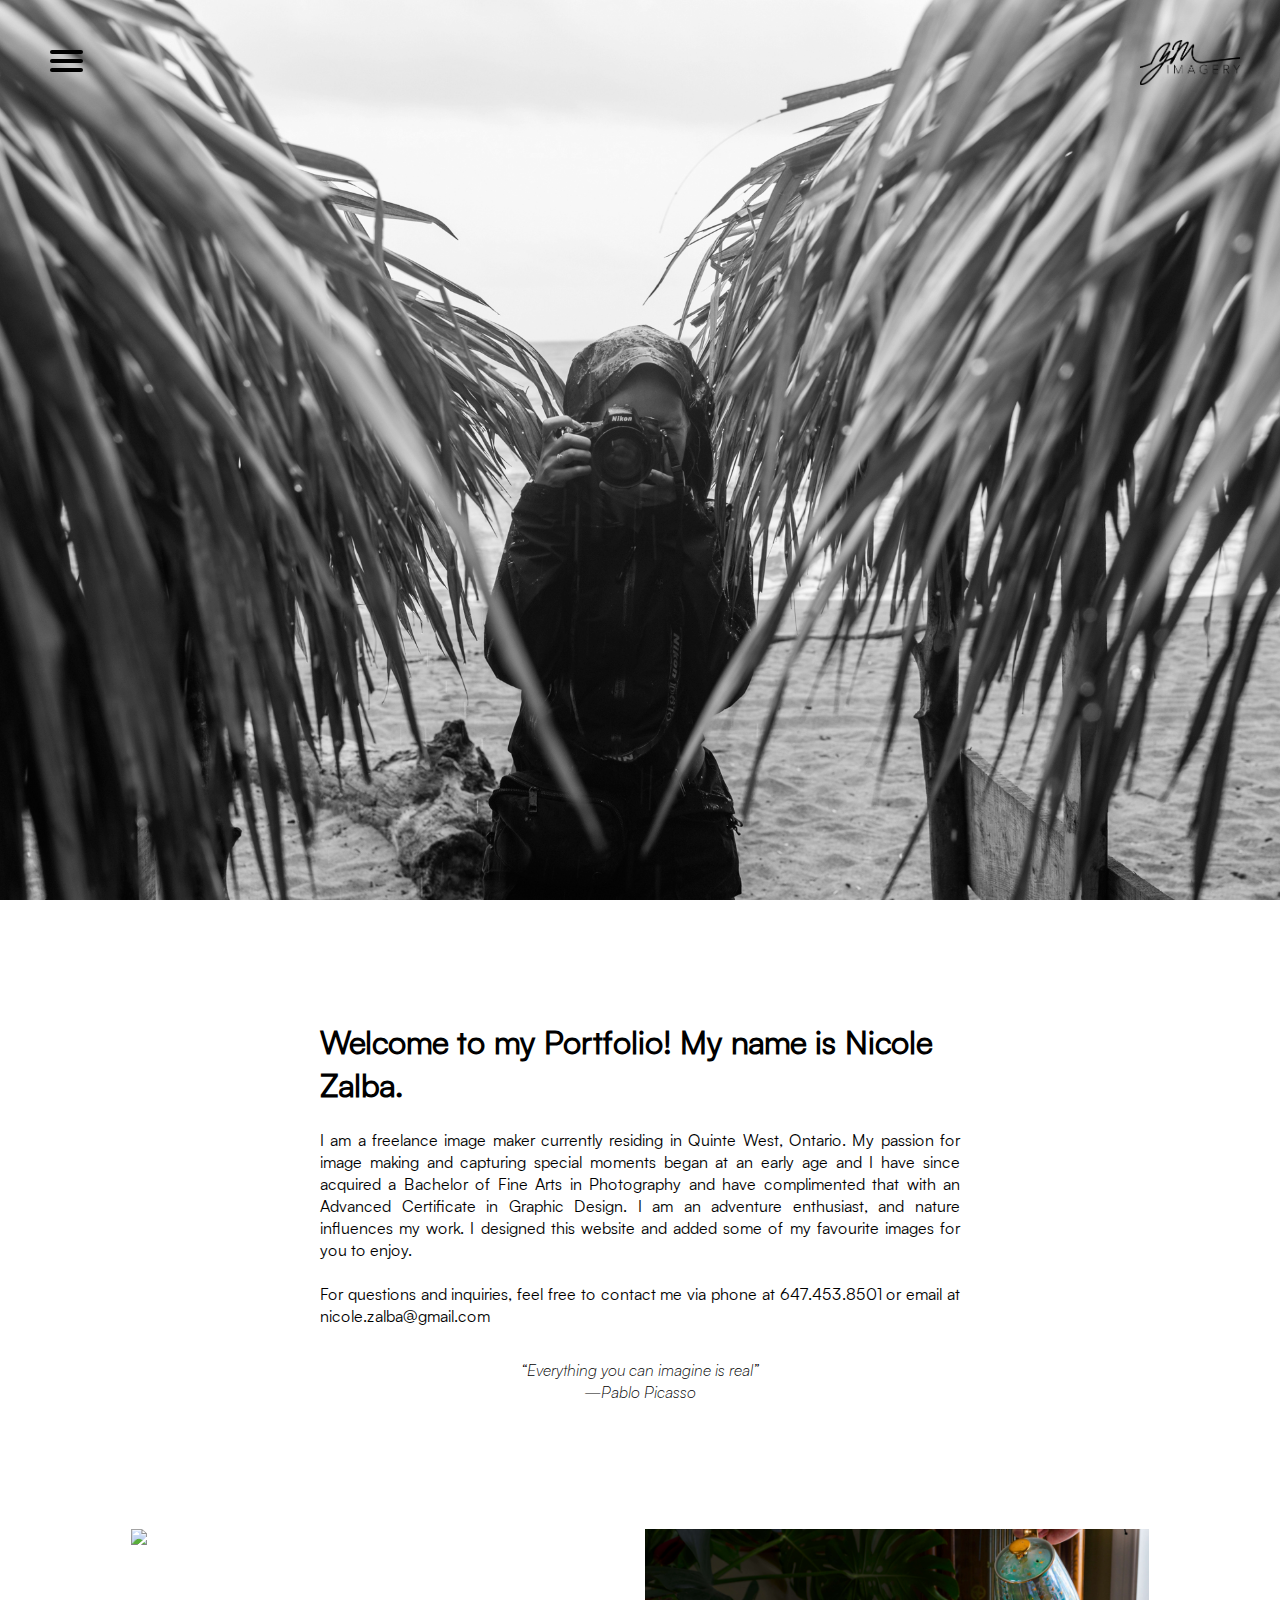
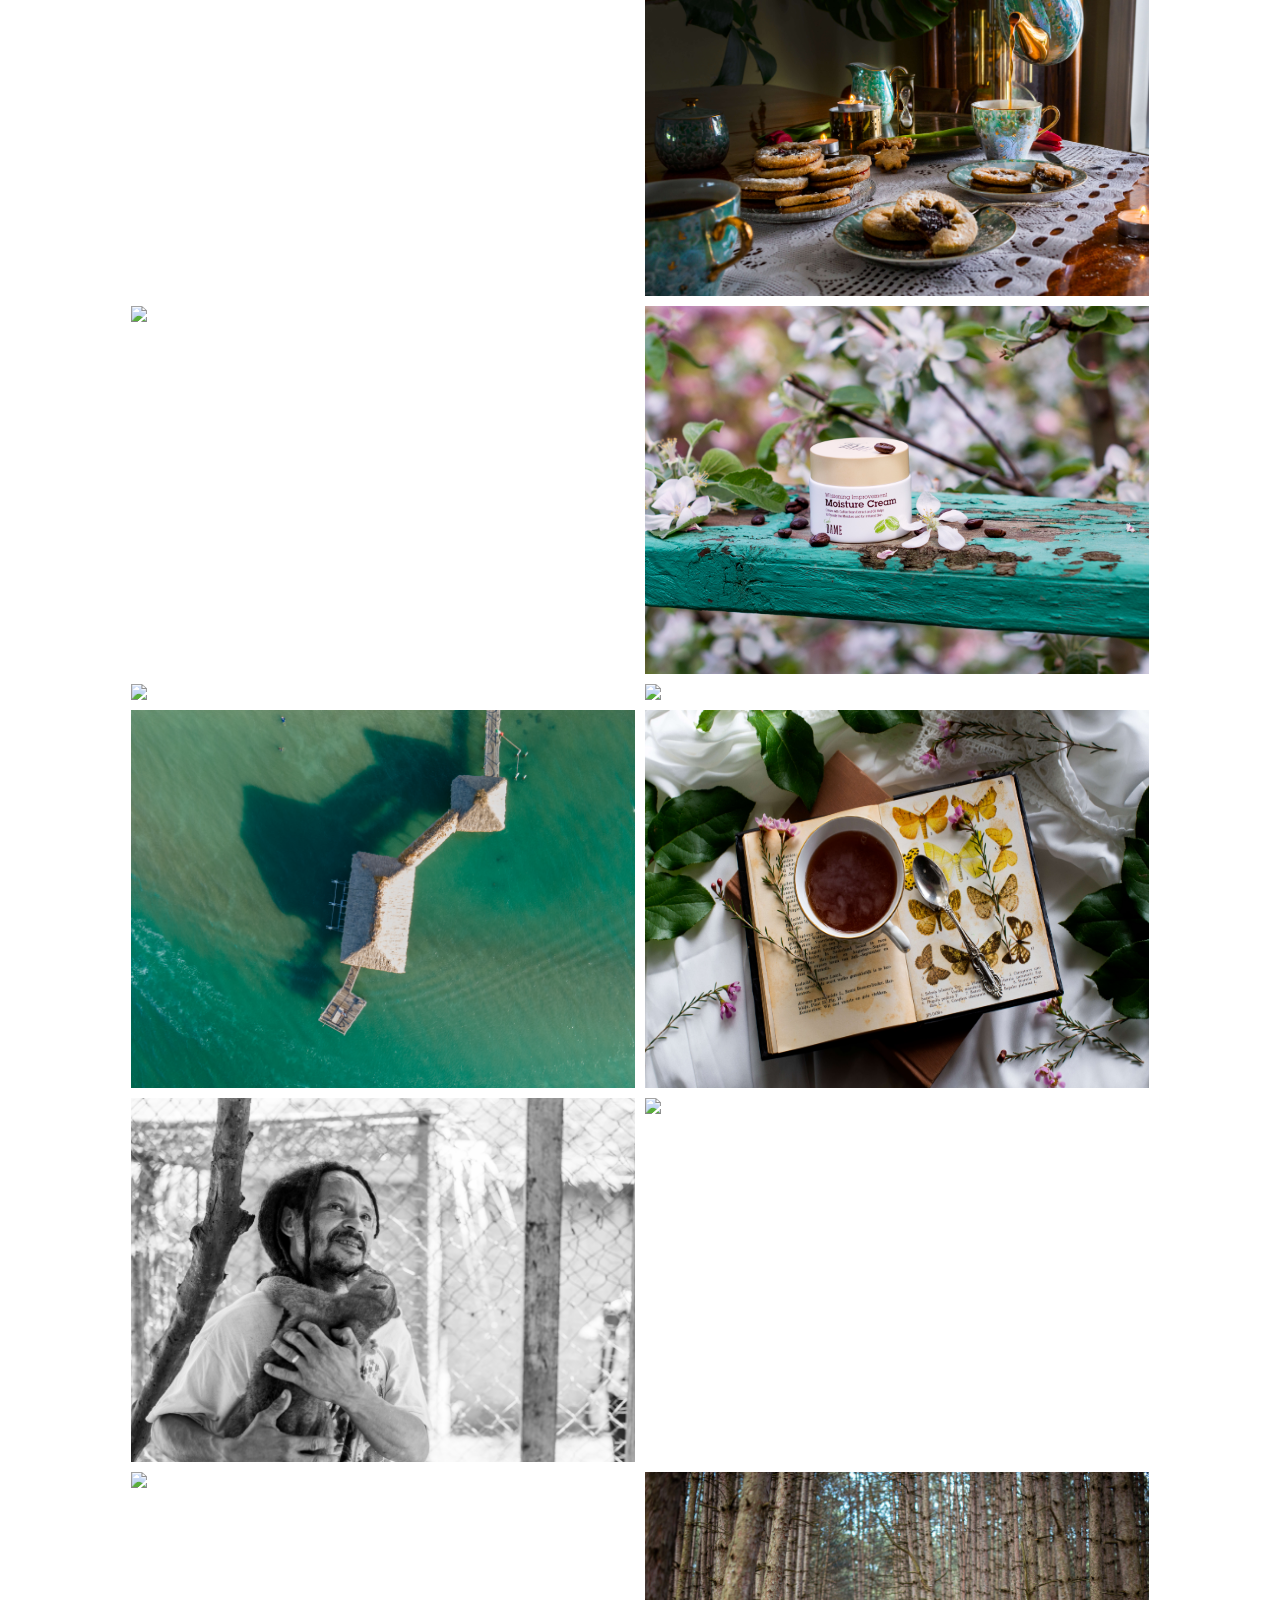
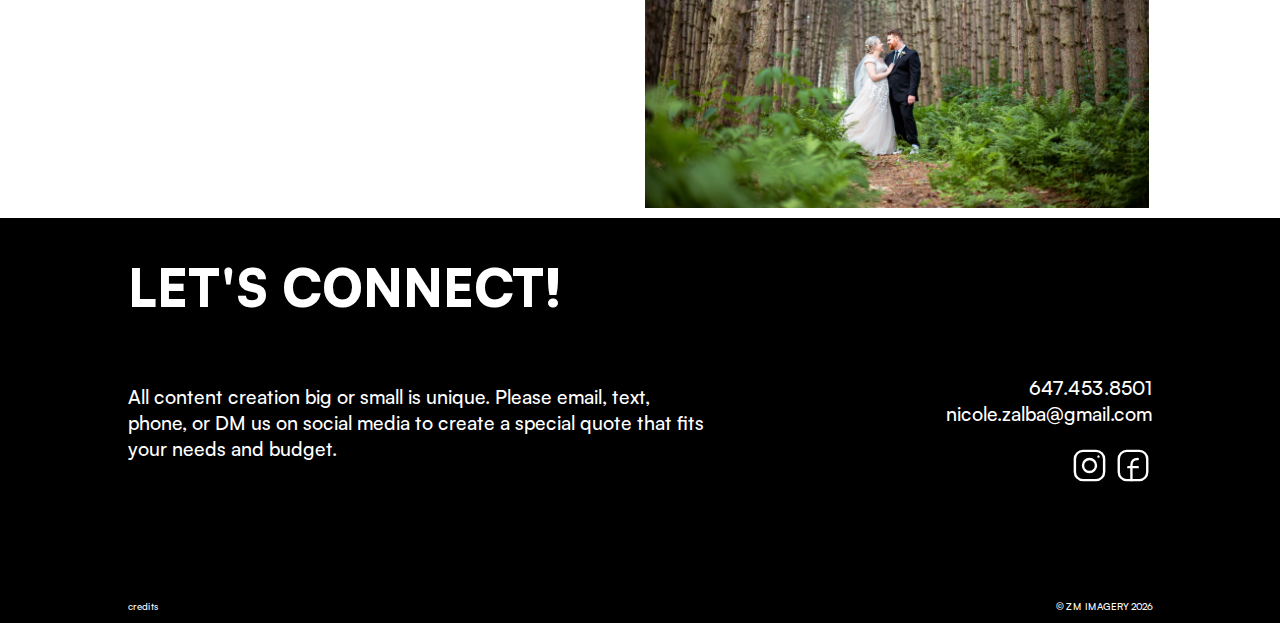
==== index.html @ 85b19e2f "Update index.html" ====
<!DOCTYPE html>
<html lang="en">
<head>
    <meta charset="UTF-8">
    <meta http-equiv="X-UA-Compatible" content="IE=edge">
    <meta name="viewport" content="width=device-width, initial-scale=1.0">
    <link href="styles\styles.css" rel="stylesheet" type="text/css">
    <title>ZM IMAGERY</title>
</head>
<body>
    <nav>
        <div id="menuToggle">
            <input type="checkbox"/>
            <span></span>
            <span></span>
            <span></span>
            <ul id="menu">
                <li><a href="aerial.html">AERIAL</a></li>
                <li><a href="food.html">FOOD // STILL LIFE</a></li>
                <li><a href="portraiture.html">PORTRAITURE</a></li>
                <li><a href="weddings.html">WEDDINGS</a></li>
                <li><a href="product.html">PRODUCT</a></li>
                <li><a href="travel.html">TRAVEL</a></li>
                <li><a href="design.html">DESIGN</a></li>
            </ul>
        </div>

        <a class="logo" href="index.html"><img src="images/logo.png" alt=""></a>
    </nav>

    <div class="welcome-container" style="background-image: url(images/welcome.jpg);">
        <svg width="1554px" height="560px" viewBox="-4 0 1550 560" version="1.1" xmlns="http://www.w3.org/2000/svg" xmlns:xlink="http://www.w3.org/1999/xlink">
            <defs>
                <path id="brush" stroke-width="48" fill="none" fill-rule="evenodd" stroke-linecap="round" stroke-linejoin="round" d="M21.921875,425.09375 C68.4921875,389.507812 191.054688,331.773438 306.259011,239.483986 C507.880741,64.4809623 331.570313,-146.0625 272.179688,239.483986 C189.036034,619.534081 212.378414,526.9375 212.378414,526.9375 C212.378414,526.9375 250.484375,307.101562 364.75,307.101562 C410.53125,307.101562 345.8125,526.9375 402.09375,526.9375 C468.313458,528.723075 569.716298,477.229557 610.707038,364.023218 C615.629518,350.428539 611.728487,361.067451 611.728487,361.067451 C617.785297,338.69287 609.166339,307.497631 595.125,296.410156 C595.125,296.410156 603.893774,301.251351 595.125,296.410156 C514.363919,251.822378 423.176537,423.517129 513.953125,502.320312 C622.695313,585.320312 751.789063,477.9375 759.835938,458.648437 C854.851563,346.445312 878.317681,243.584995 889.746094,204.855469 C942.019531,27.7070312 776.944044,11.1328549 742.257813,182.914062 C691.34375,435.0625 774.71875,519.578125 846.234375,519.578125 C934.585938,519.578125 1073.36381,458.813568 1137.32031,182.914062 C1163.13281,71.5625 990.9375,2.1875 967.71875,279.59772 C956.794362,410.118822 993.544239,519.578125 1043.60938,519.578125 C1173.07031,519.578125 1206.28906,307.101562 1342.82813,320.625 C1160.19531,356.632812 1137.32031,528.9375 1283.78906,528.9375 C1385.95312,528.9375 1415.99609,295.125 1313.83594,304.289062 C1211.67578,313.453125 1362.80943,350.244421 1416.00391,334.273438 C1439.01953,327.363281 1472.25391,324.898438 1519.33984,289.191406"/>
            </defs>
            <g class="hand">
                <use class="hello" xlink:href="#brush"/>
            </g>
        </svg>
    </div>

    <div class="bio-container">
        <div class="bio">
            <div class="bio-text">
                <h1>Welcome to my Portfolio! My name is Nicole Zalba.</h1>
                <p>I am a freelance image maker currently residing in Quinte West, Ontario. My passion for image making and capturing special moments began at an early age and I have since acquired a Bachelor of Fine Arts in Photography and have complimented that with an Advanced Certificate in Graphic Design. I am an adventure enthusiast, and nature influences my work.
                I designed this website and added some of my favourite images for you to enjoy.
                <br><br>
                For questions and inquiries, feel free to contact me via phone at 647.453.8501 or email at nicole.zalba@gmail.com</p>
            </div>
            <blockquote>“Everything you can imagine is real” <br> &mdash;Pablo Picasso</blockquote>
        </div>
    </div>

    <div class="main-gallery">
        <img src="images/aerial/1.jpg">
        <img src="images/food-still-life/3.jpg">
        <img src="images/portraiture/10.jpg">
        <img src="images/product/1.jpg">
        <img src="images/travel/1.jpg">
        <img src="images/weddings/8.jpg">
        <img src="images/aerial/3.jpg">
        <img src="images/food-still-life/9.jpg">
        <img src="images/portraiture/3.jpg">
        <img src="images/product/3.jpg">
        <img src="images/travel/2.jpg">
        <img src="images/weddings/13.jpg">
    </div>

    <footer>
        <div class="footer-container">
            <div class="contact-top">
                <h1>LET'S CONNECT!</h1>
            </div>
            <div class="contact-middle">
                <p>All content creation big or small is unique. Please email, text, phone, or DM us on social media to create a special quote that fits your needs and budget.</p>
                <div class="info">
                    <p>647.453.8501 <br> <a href="mailto: nicole.zalba@gmail.com">nicole.zalba@gmail.com</a></p>
                    <div>
                        <a href="https://www.instagram.com/zmimagery/"><img src="images/instagram.svg" alt=""></a>
                        <a href="https://www.facebook.com/zmimagery/"><img src="images/facebook.svg" alt=""></a>
                    </div>
                </div>
            </div>
            <div class="contact-bottom">
                <a href="credits.html">credits</a>
                <p>&copy; ZM IMAGERY <script>document.write(new Date().getFullYear())</script></p>
            </div>
        </div>
    </footer>
</body>
</html>
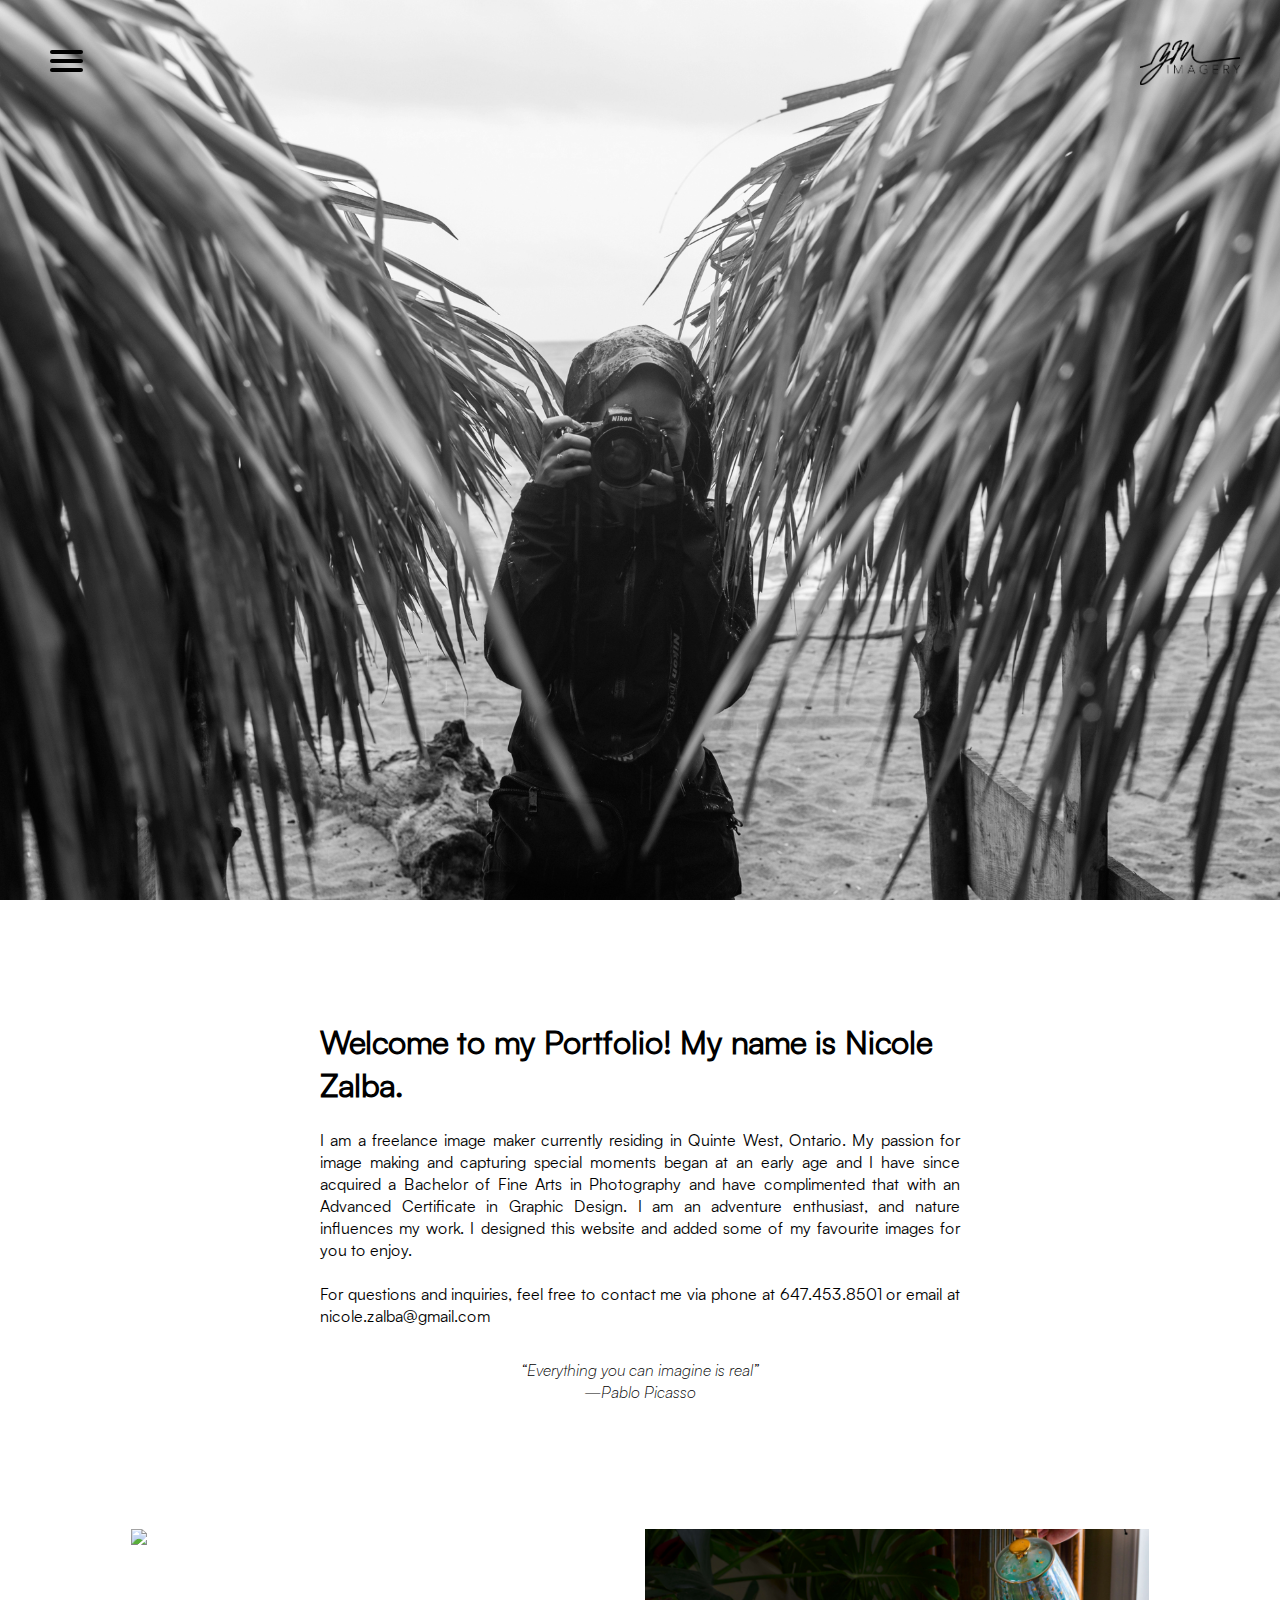
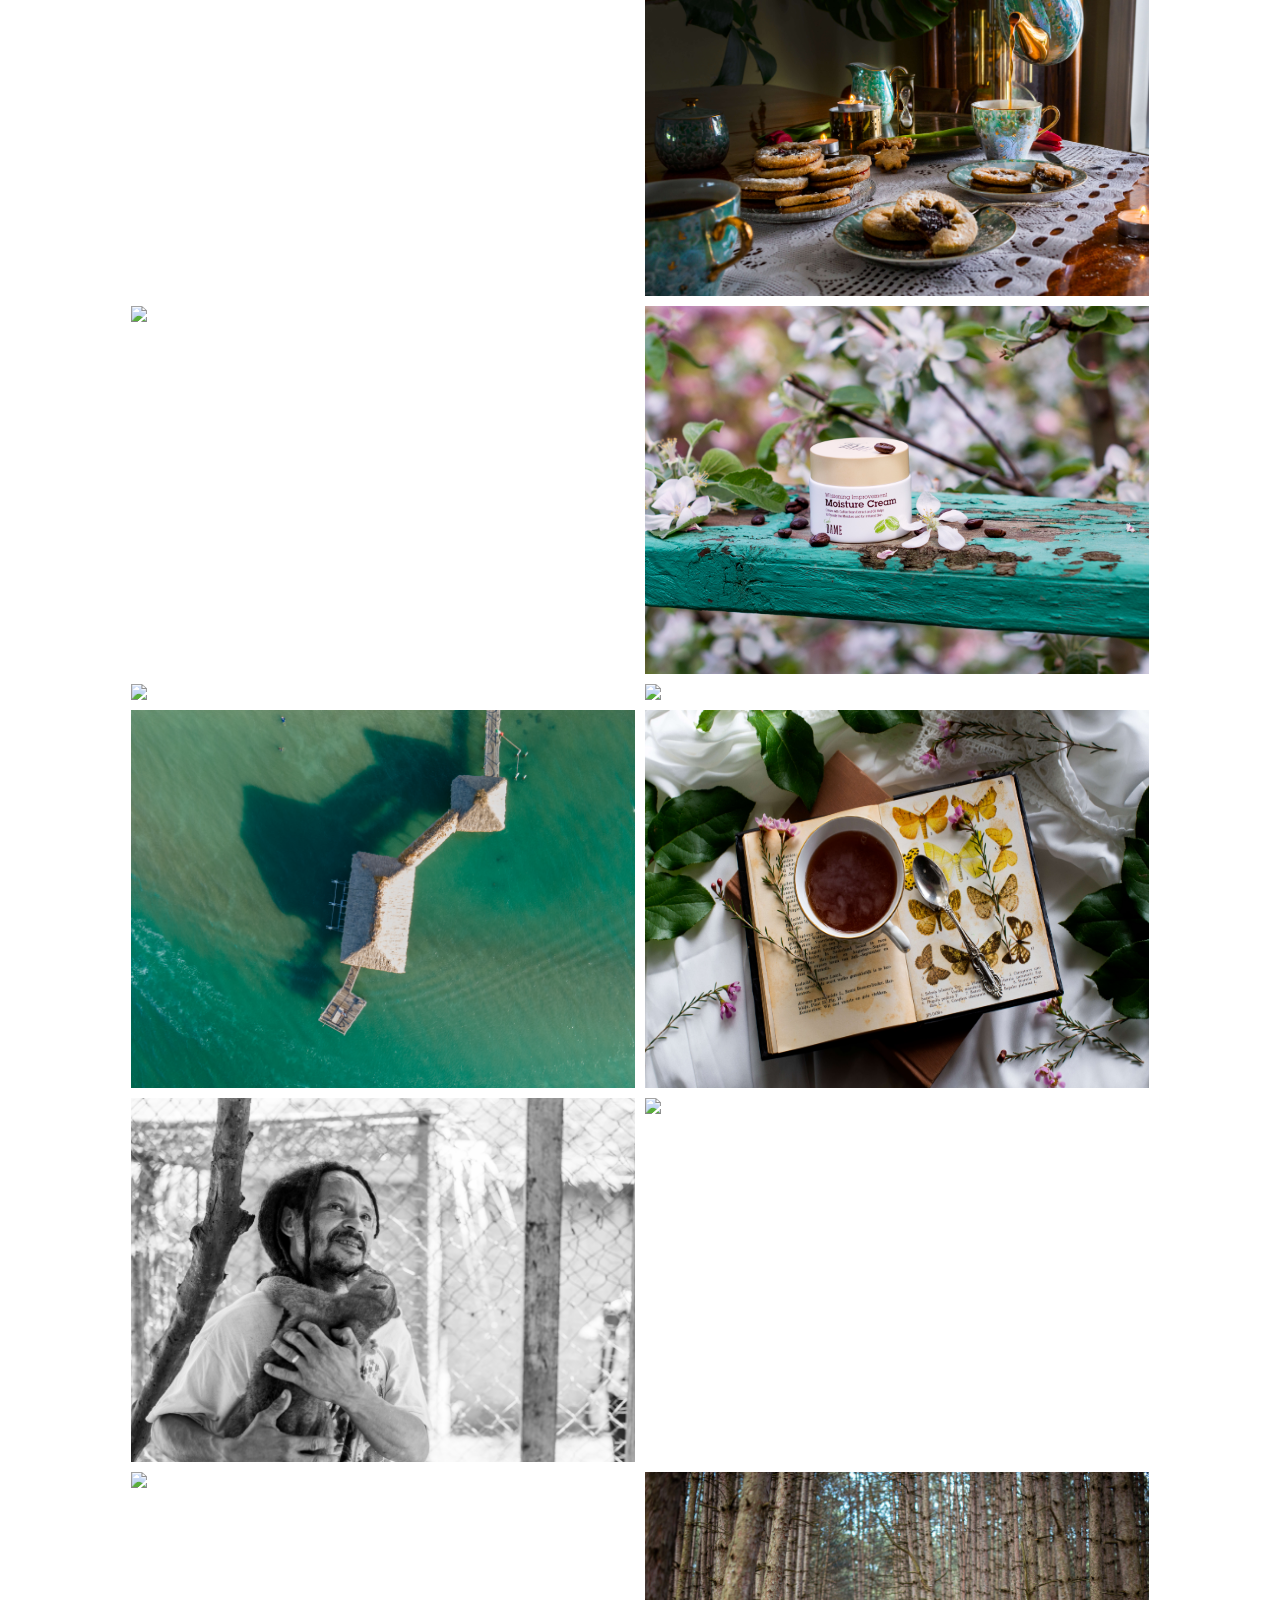
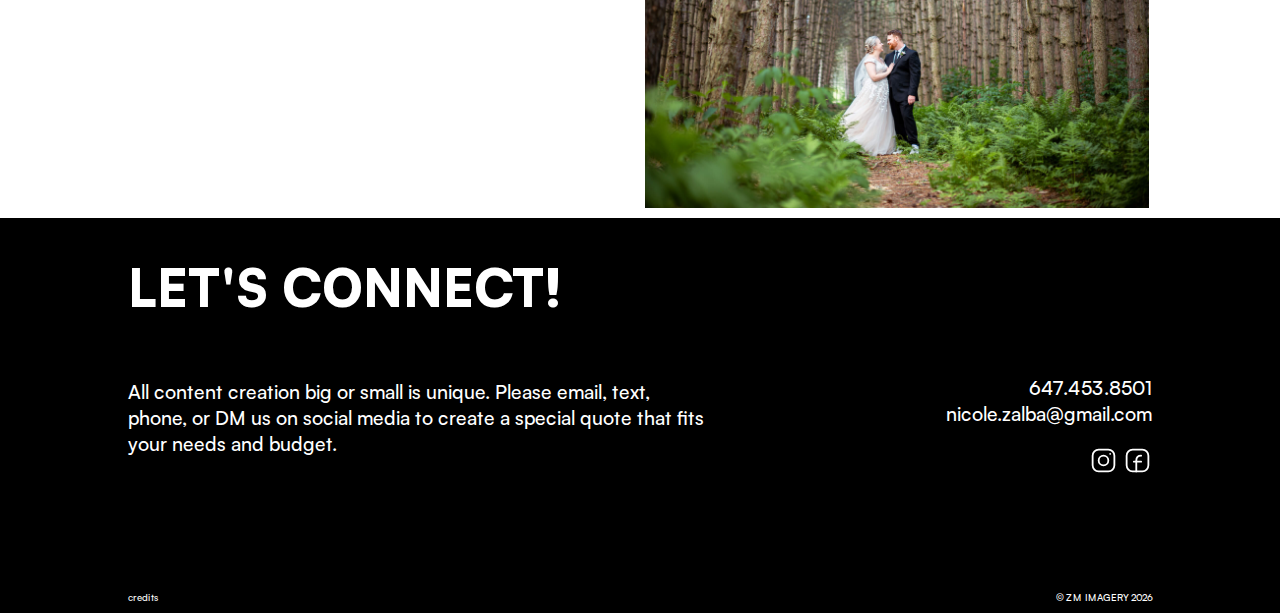
==== commit 5c50ea77: "Update index.html" ====
--- a/index.html
+++ b/index.html
@@ -1,92 +1,92 @@
-<!DOCTYPE html>
-<html lang="en">
-<head>
-    <meta charset="UTF-8">
-    <meta http-equiv="X-UA-Compatible" content="IE=edge">
-    <meta name="viewport" content="width=device-width, initial-scale=1.0">
-    <link href="styles\styles.css" rel="stylesheet" type="text/css">
-    <title>ZM IMAGERY</title>
-</head>
-<body>
-    <nav>
-        <div id="menuToggle">
-            <input type="checkbox"/>
-            <span></span>
-            <span></span>
-            <span></span>
-            <ul id="menu">
-                <li><a href="aerial.html">AERIAL</a></li>
-                <li><a href="food.html">FOOD // STILL LIFE</a></li>
-                <li><a href="portraiture.html">PORTRAITURE</a></li>
-                <li><a href="weddings.html">WEDDINGS</a></li>
-                <li><a href="product.html">PRODUCT</a></li>
-                <li><a href="travel.html">TRAVEL</a></li>
-                <li><a href="design.html">DESIGN</a></li>
-            </ul>
-        </div>
-
-        <a class="logo" href="index.html"><img src="images/logo.png" alt=""></a>
-    </nav>
-
-    <div class="welcome-container" style="background-image: url(images/welcome.jpg);">
-        <svg width="1554px" height="560px" viewBox="-4 0 1550 560" version="1.1" xmlns="http://www.w3.org/2000/svg" xmlns:xlink="http://www.w3.org/1999/xlink">
-            <defs>
-                <path id="brush" stroke-width="48" fill="none" fill-rule="evenodd" stroke-linecap="round" stroke-linejoin="round" d="M21.921875,425.09375 C68.4921875,389.507812 191.054688,331.773438 306.259011,239.483986 C507.880741,64.4809623 331.570313,-146.0625 272.179688,239.483986 C189.036034,619.534081 212.378414,526.9375 212.378414,526.9375 C212.378414,526.9375 250.484375,307.101562 364.75,307.101562 C410.53125,307.101562 345.8125,526.9375 402.09375,526.9375 C468.313458,528.723075 569.716298,477.229557 610.707038,364.023218 C615.629518,350.428539 611.728487,361.067451 611.728487,361.067451 C617.785297,338.69287 609.166339,307.497631 595.125,296.410156 C595.125,296.410156 603.893774,301.251351 595.125,296.410156 C514.363919,251.822378 423.176537,423.517129 513.953125,502.320312 C622.695313,585.320312 751.789063,477.9375 759.835938,458.648437 C854.851563,346.445312 878.317681,243.584995 889.746094,204.855469 C942.019531,27.7070312 776.944044,11.1328549 742.257813,182.914062 C691.34375,435.0625 774.71875,519.578125 846.234375,519.578125 C934.585938,519.578125 1073.36381,458.813568 1137.32031,182.914062 C1163.13281,71.5625 990.9375,2.1875 967.71875,279.59772 C956.794362,410.118822 993.544239,519.578125 1043.60938,519.578125 C1173.07031,519.578125 1206.28906,307.101562 1342.82813,320.625 C1160.19531,356.632812 1137.32031,528.9375 1283.78906,528.9375 C1385.95312,528.9375 1415.99609,295.125 1313.83594,304.289062 C1211.67578,313.453125 1362.80943,350.244421 1416.00391,334.273438 C1439.01953,327.363281 1472.25391,324.898438 1519.33984,289.191406"/>
-            </defs>
-            <g class="hand">
-                <use class="hello" xlink:href="#brush"/>
-            </g>
-        </svg>
-    </div>
-
-    <div class="bio-container">
-        <div class="bio">
-            <div class="bio-text">
-                <h1>Welcome to my Portfolio! My name is Nicole Zalba.</h1>
-                <p>I am a freelance image maker currently residing in Quinte West, Ontario. My passion for image making and capturing special moments began at an early age and I have since acquired a Bachelor of Fine Arts in Photography and have complimented that with an Advanced Certificate in Graphic Design. I am an adventure enthusiast, and nature influences my work.
-                I designed this website and added some of my favourite images for you to enjoy.
-                <br><br>
-                For questions and inquiries, feel free to contact me via phone at 647.453.8501 or email at nicole.zalba@gmail.com</p>
-            </div>
-            <blockquote>“Everything you can imagine is real” <br> &mdash;Pablo Picasso</blockquote>
-        </div>
-    </div>
-
-    <div class="main-gallery">
-        <img src="images/aerial/1.jpg">
-        <img src="images/food-still-life/3.jpg">
-        <img src="images/portraiture/10.jpg">
-        <img src="images/product/1.jpg">
-        <img src="images/travel/1.jpg">
-        <img src="images/weddings/8.jpg">
-        <img src="images/aerial/3.jpg">
-        <img src="images/food-still-life/9.jpg">
-        <img src="images/portraiture/3.jpg">
-        <img src="images/product/3.jpg">
-        <img src="images/travel/2.jpg">
-        <img src="images/weddings/13.jpg">
-    </div>
-
-    <footer>
-        <div class="footer-container">
-            <div class="contact-top">
-                <h1>LET'S CONNECT!</h1>
-            </div>
-            <div class="contact-middle">
-                <p>All content creation big or small is unique. Please email, text, phone, or DM us on social media to create a special quote that fits your needs and budget.</p>
-                <div class="info">
-                    <p>647.453.8501 <br> <a href="mailto: nicole.zalba@gmail.com">nicole.zalba@gmail.com</a></p>
-                    <div>
-                        <a href="https://www.instagram.com/zmimagery/"><img src="images/instagram.svg" alt=""></a>
-                        <a href="https://www.facebook.com/zmimagery/"><img src="images/facebook.svg" alt=""></a>
-                    </div>
-                </div>
-            </div>
-            <div class="contact-bottom">
-                <a href="credits.html">credits</a>
-                <p>&copy; ZM IMAGERY <script>document.write(new Date().getFullYear())</script></p>
-            </div>
-        </div>
-    </footer>
-</body>
-</html>
+<!DOCTYPE html>
+<html lang="en">
+<head>
+    <meta charset="UTF-8">
+    <meta http-equiv="X-UA-Compatible" content="IE=edge">
+    <meta name="viewport" content="width=device-width, initial-scale=1.0">
+    <link href="styles\styles.css" rel="stylesheet" type="text/css">
+    <title>ZM IMAGERY</title>
+</head>
+<body>
+    <nav>
+        <div id="menuToggle">
+            <input type="checkbox"/>
+            <span></span>
+            <span></span>
+            <span></span>
+            <ul id="menu">
+                <li><a href="aerial.html">AERIAL</a></li>
+                <li><a href="food.html">FOOD // STILL LIFE</a></li>
+                <li><a href="portraiture.html">PORTRAITURE</a></li>
+                <li><a href="weddings.html">WEDDINGS</a></li>
+                <li><a href="product.html">PRODUCT</a></li>
+                <li><a href="travel.html">TRAVEL</a></li>
+                <li><a href="design.html">DESIGN</a></li>
+            </ul>
+        </div>
+
+        <a class="logo" href="index.html"><img src="images/logo.png" alt=""></a>
+    </nav>
+
+    <div class="welcome-container" style="background-image: url(images/welcome.jpg);">
+        <svg width="1554px" height="560px" viewBox="-4 0 1550 560" version="1.1" xmlns="http://www.w3.org/2000/svg" xmlns:xlink="http://www.w3.org/1999/xlink">
+            <defs>
+                <path id="brush" stroke-width="48" fill="none" fill-rule="evenodd" stroke-linecap="round" stroke-linejoin="round" d="M21.921875,425.09375 C68.4921875,389.507812 191.054688,331.773438 306.259011,239.483986 C507.880741,64.4809623 331.570313,-146.0625 272.179688,239.483986 C189.036034,619.534081 212.378414,526.9375 212.378414,526.9375 C212.378414,526.9375 250.484375,307.101562 364.75,307.101562 C410.53125,307.101562 345.8125,526.9375 402.09375,526.9375 C468.313458,528.723075 569.716298,477.229557 610.707038,364.023218 C615.629518,350.428539 611.728487,361.067451 611.728487,361.067451 C617.785297,338.69287 609.166339,307.497631 595.125,296.410156 C595.125,296.410156 603.893774,301.251351 595.125,296.410156 C514.363919,251.822378 423.176537,423.517129 513.953125,502.320312 C622.695313,585.320312 751.789063,477.9375 759.835938,458.648437 C854.851563,346.445312 878.317681,243.584995 889.746094,204.855469 C942.019531,27.7070312 776.944044,11.1328549 742.257813,182.914062 C691.34375,435.0625 774.71875,519.578125 846.234375,519.578125 C934.585938,519.578125 1073.36381,458.813568 1137.32031,182.914062 C1163.13281,71.5625 990.9375,2.1875 967.71875,279.59772 C956.794362,410.118822 993.544239,519.578125 1043.60938,519.578125 C1173.07031,519.578125 1206.28906,307.101562 1342.82813,320.625 C1160.19531,356.632812 1137.32031,528.9375 1283.78906,528.9375 C1385.95312,528.9375 1415.99609,295.125 1313.83594,304.289062 C1211.67578,313.453125 1362.80943,350.244421 1416.00391,334.273438 C1439.01953,327.363281 1472.25391,324.898438 1519.33984,289.191406"/>
+            </defs>
+            <g class="hand">
+                <use class="hello" xlink:href="#brush"/>
+            </g>
+        </svg>
+    </div>
+
+    <div class="bio-container">
+        <div class="bio">
+            <div class="bio-text">
+                <h1>Welcome to my Portfolio! My name is Nicole Zalba.</h1>
+                <p>I am a freelance image maker currently residing in Quinte West, Ontario. My passion for image making and capturing special moments began at an early age and I have since acquired a Bachelor of Fine Arts in Photography and have complimented that with an Advanced Certificate in Graphic Design. I am an adventure enthusiast, and nature influences my work.
+                I designed this website and added some of my favourite images for you to enjoy.
+                <br><br>
+                For questions and inquiries, feel free to contact me via phone at 647.453.8501 or email at nicole.zalba@gmail.com</p>
+            </div>
+            <blockquote>“Everything you can imagine is real” <br> &mdash;Pablo Picasso</blockquote>
+        </div>
+    </div>
+
+    <div class="main-gallery">
+        <img src="images/aerial/oma-1.jpg">
+        <img src="images/food-still-life/3.jpg">
+        <img src="images/portraiture/SN1.jpg">
+        <img src="images/product/1.jpg">
+        <img src="images/travel/1.jpg">
+        <img src="images/weddings/8.jpg">
+        <img src="images/aerial/3.jpg">
+        <img src="images/food-still-life/9.jpg">
+        <img src="images/portraiture/3.jpg">
+        <img src="images/product/3.jpg">
+        <img src="images/travel/2.jpg">
+        <img src="images/weddings/13.jpg">
+    </div>
+
+    <footer>
+        <div class="footer-container">
+            <div class="contact-top">
+                <h1>LET'S CONNECT!</h1>
+            </div>
+            <div class="contact-middle">
+                <p>All content creation big or small is unique. Please email, text, phone, or DM us on social media to create a special quote that fits your needs and budget.</p>
+                <div class="info">
+                    <p>647.453.8501 <br> <a href="mailto: nicole.zalba@gmail.com">nicole.zalba@gmail.com</a></p>
+                    <div>
+                        <a href="https://www.instagram.com/zmimagery/"><img src="images/instagram.svg" alt=""></a>
+                        <a href="https://www.facebook.com/zmimagery/"><img src="images/facebook.svg" alt=""></a>
+                    </div>
+                </div>
+            </div>
+            <div class="contact-bottom">
+                <a href="credits.html">credits</a>
+                <p>&copy; ZM IMAGERY <script>document.write(new Date().getFullYear())</script></p>
+            </div>
+        </div>
+    </footer>
+</body>
+</html>
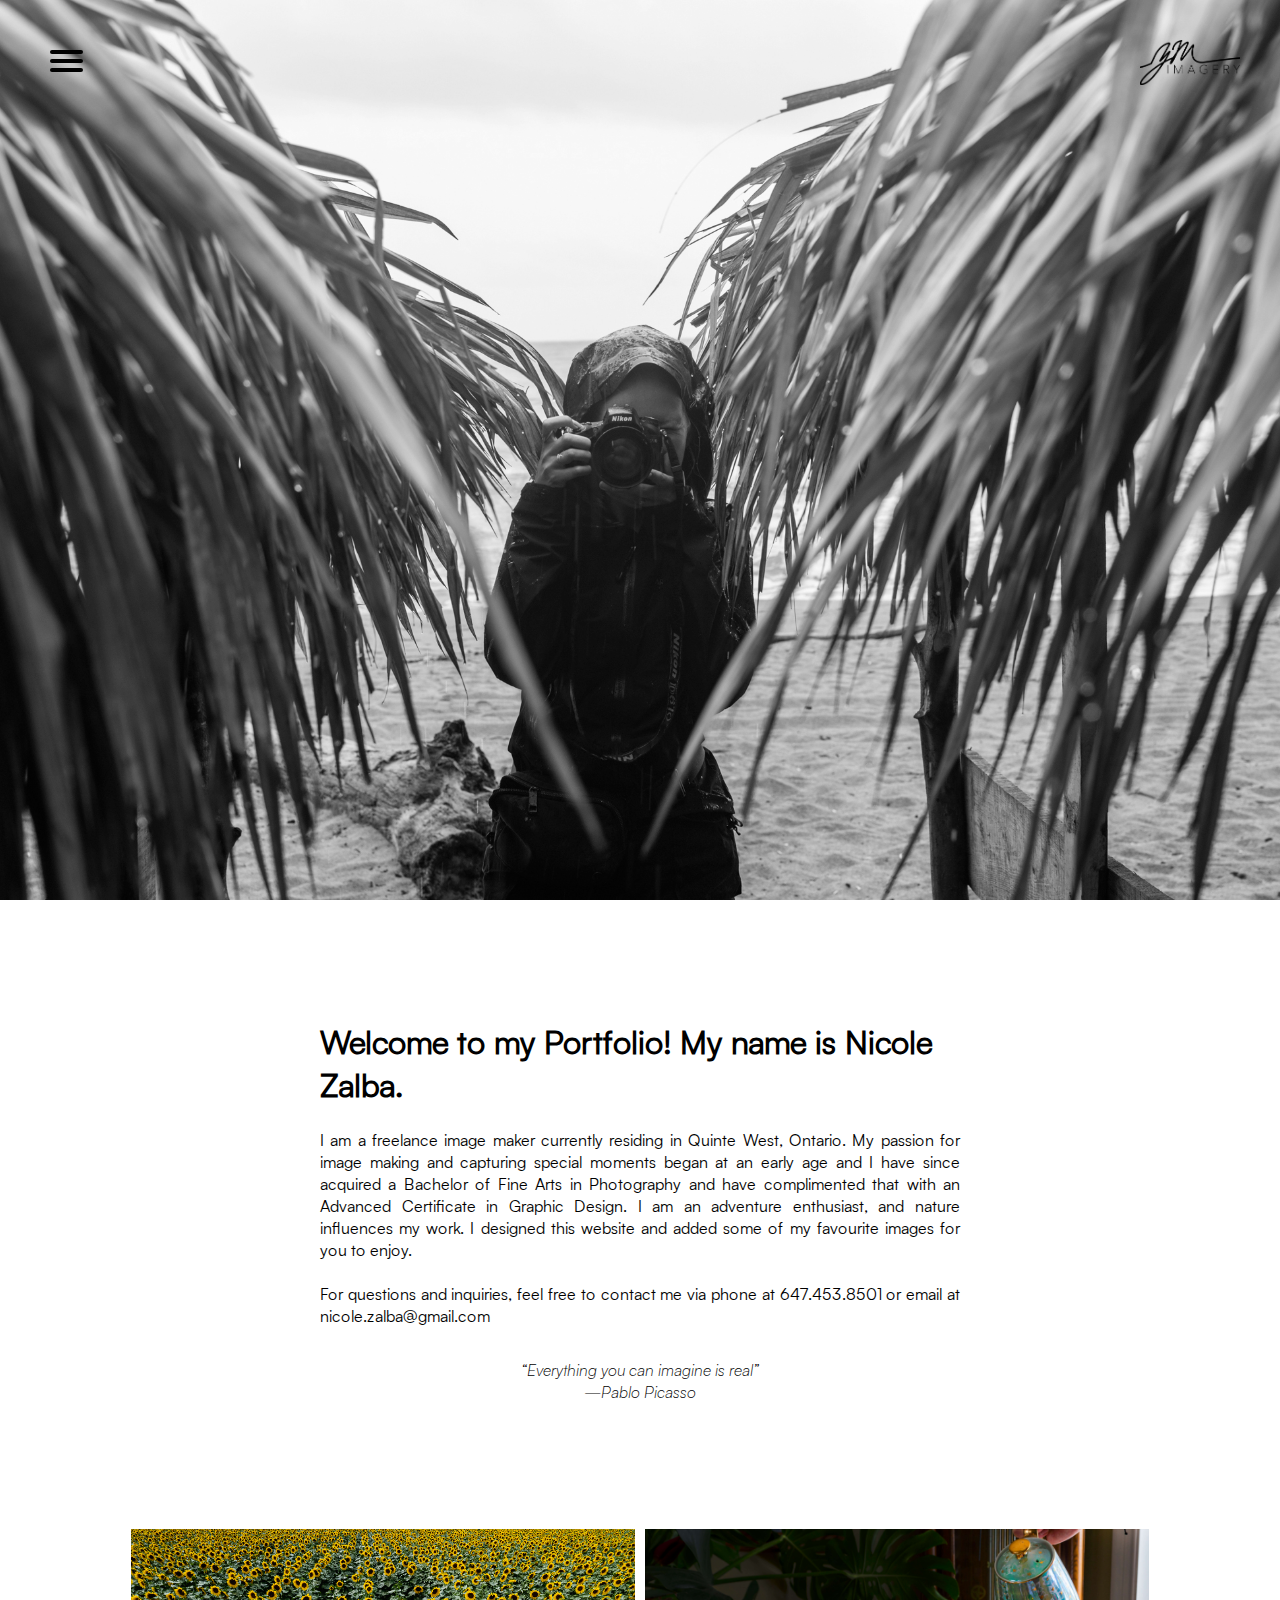
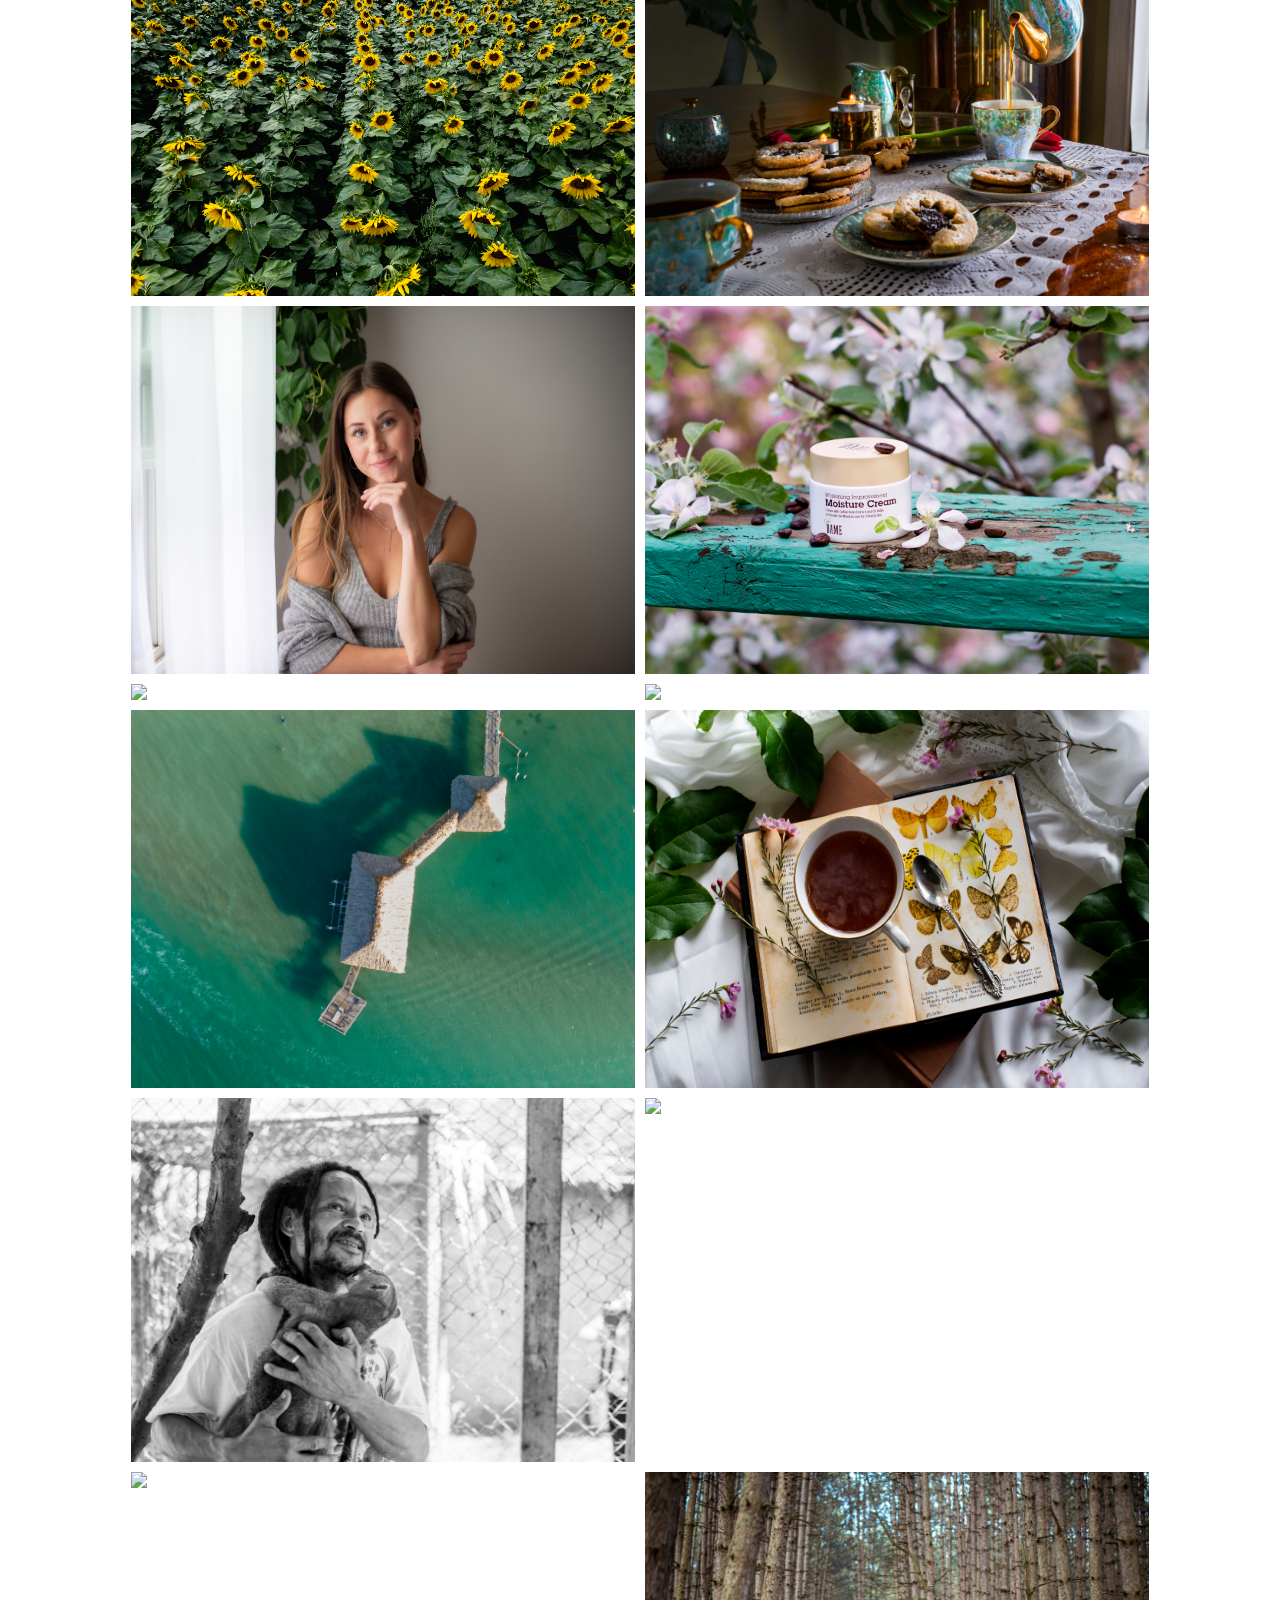
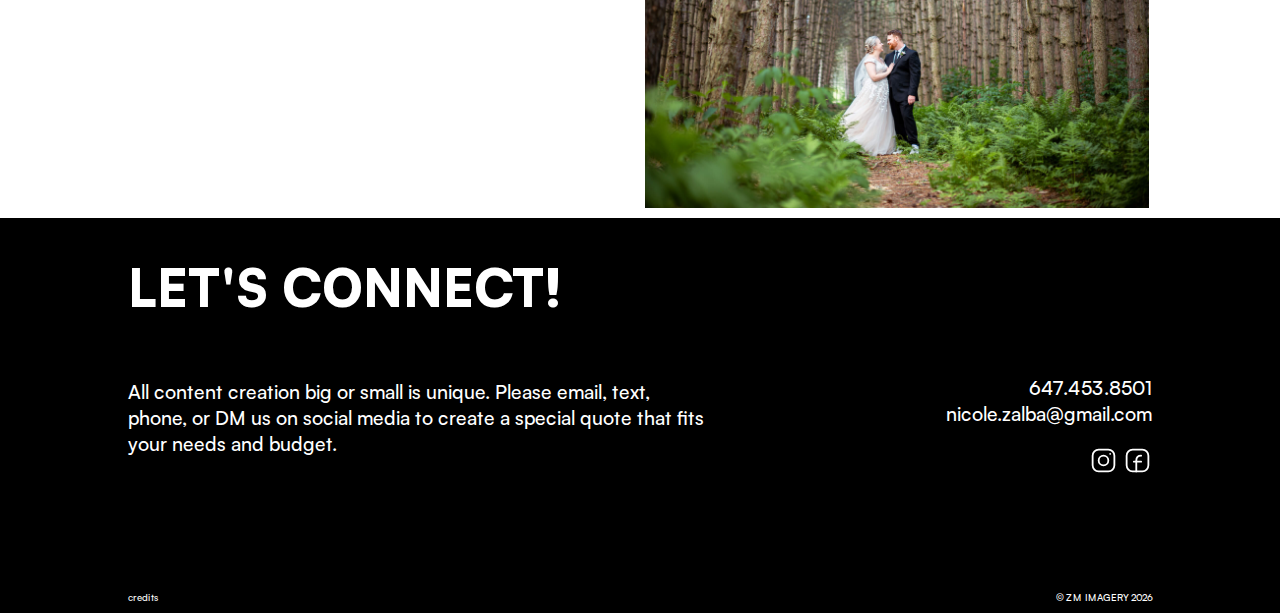
==== commit 465f55ac: "Update index.html" ====
--- a/index.html
+++ b/index.html
@@ -22,6 +22,7 @@
                 <li><a href="product.html">PRODUCT</a></li>
                 <li><a href="travel.html">TRAVEL</a></li>
                 <li><a href="design.html">DESIGN</a></li>
+                <li><a href="videography.html">VIDEOGRAPHY</a></li>
             </ul>
         </div>
 
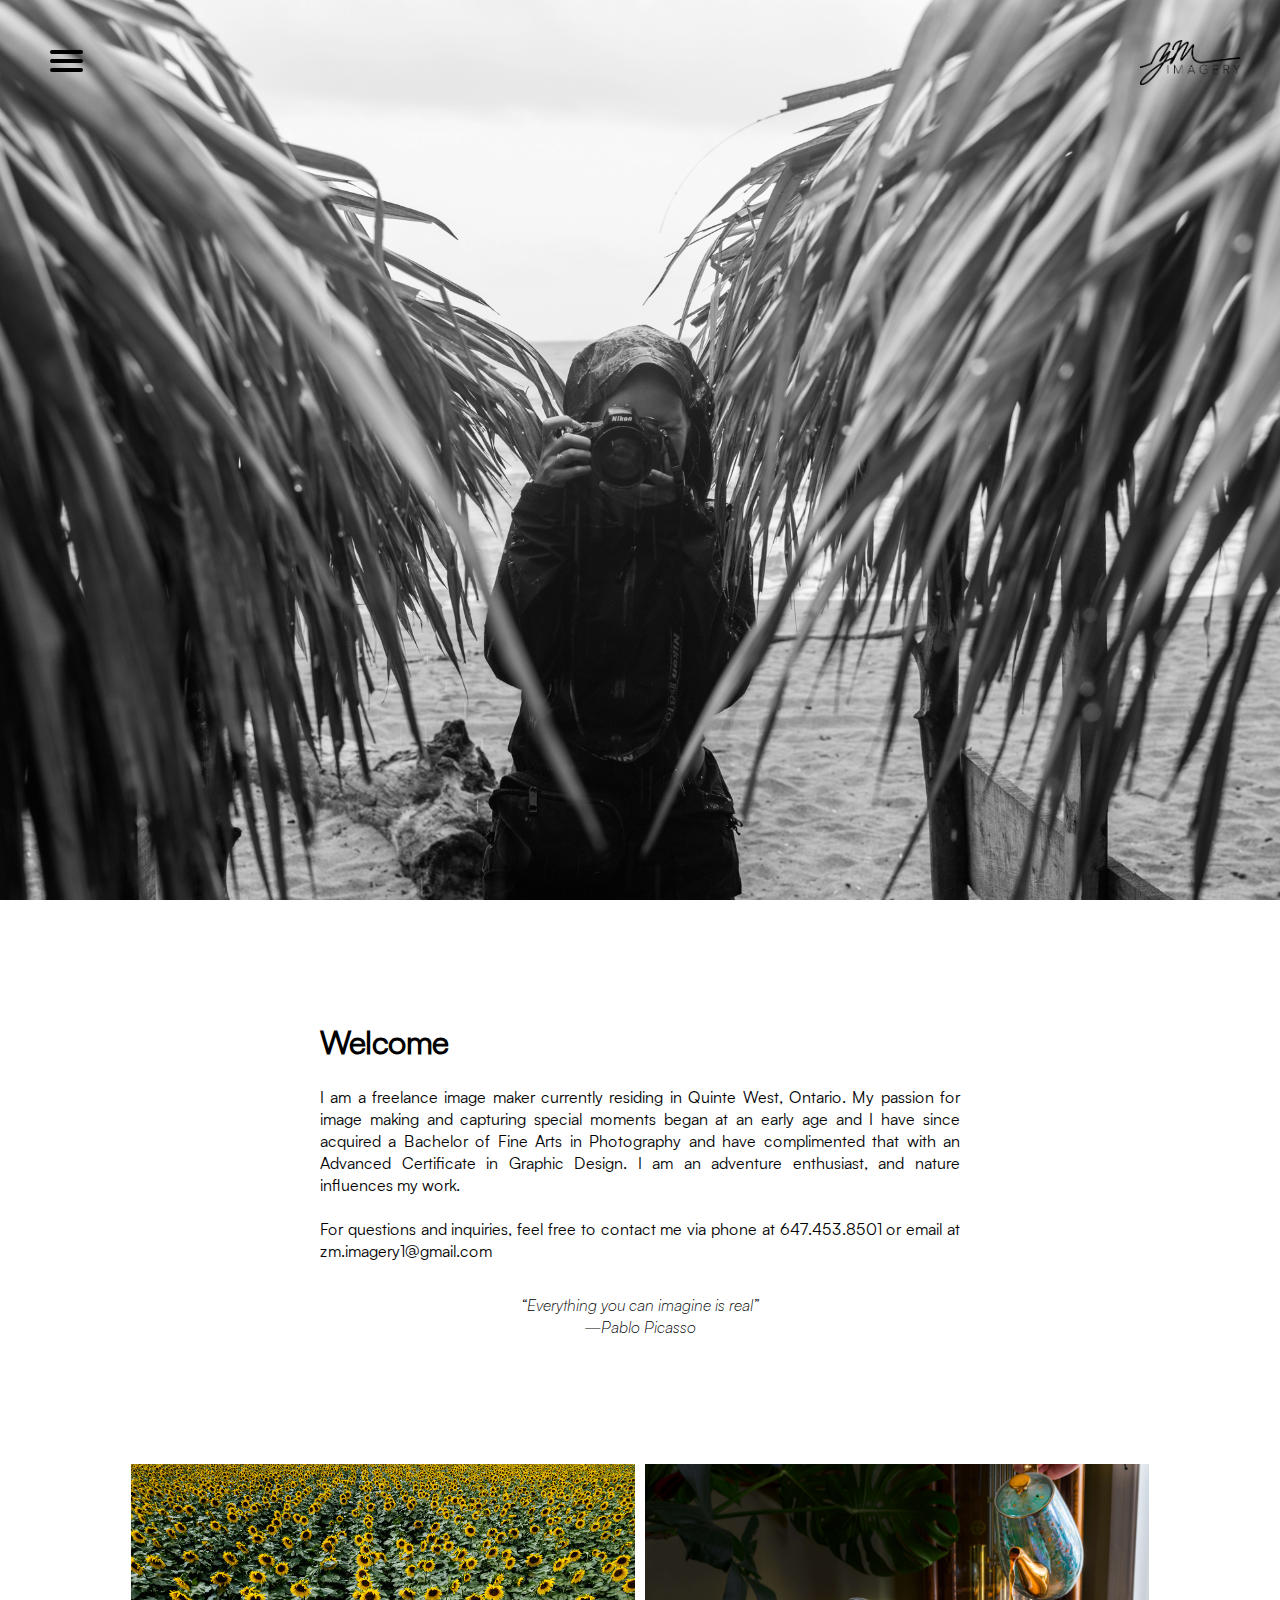
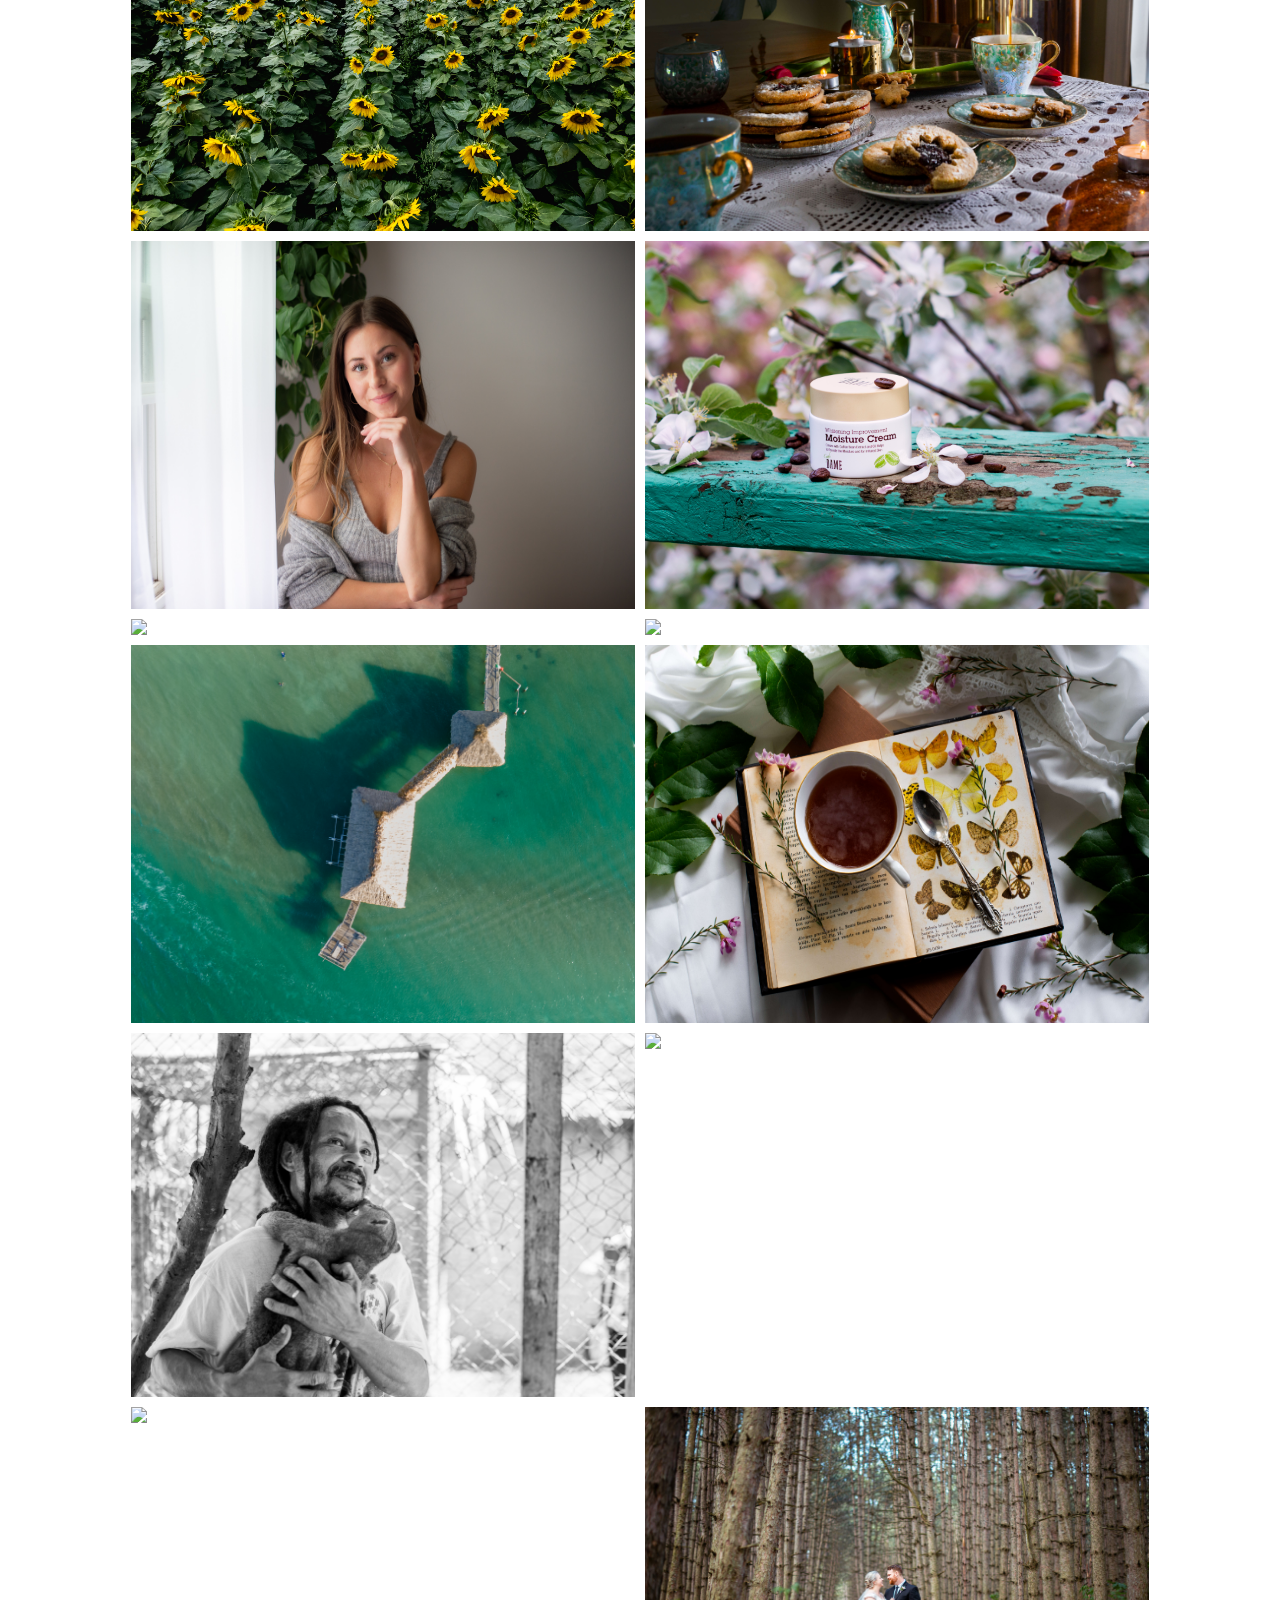
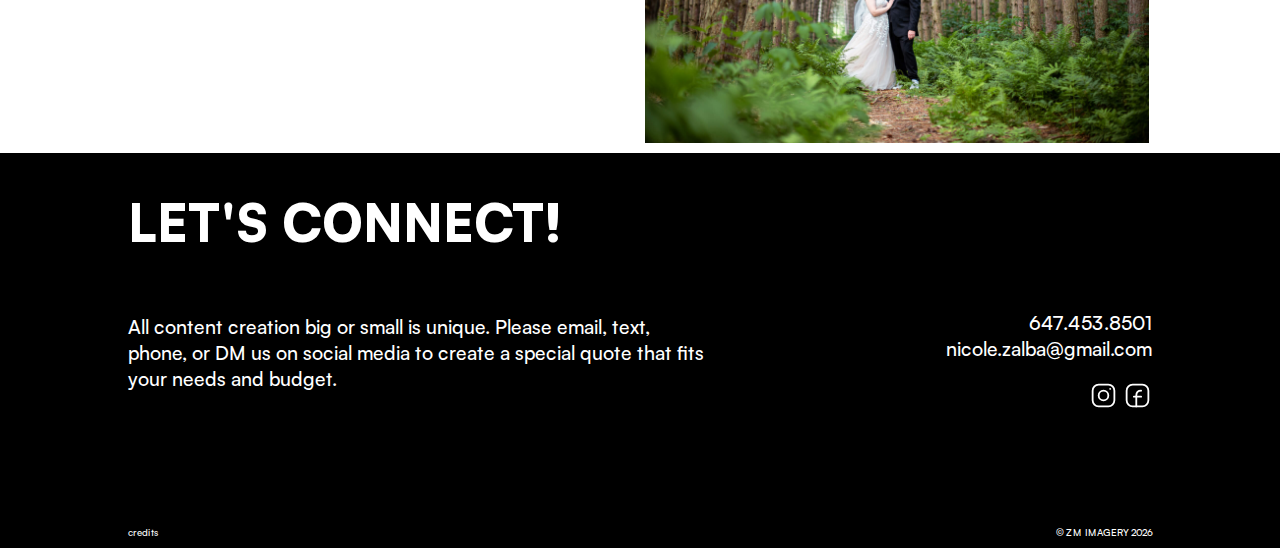
==== commit 8b8bdd0b: "Update index.html" ====
--- a/index.html
+++ b/index.html
@@ -43,11 +43,11 @@
     <div class="bio-container">
         <div class="bio">
             <div class="bio-text">
-                <h1>Welcome to my Portfolio! My name is Nicole Zalba.</h1>
+                <h1>Welcome</h1>
                 <p>I am a freelance image maker currently residing in Quinte West, Ontario. My passion for image making and capturing special moments began at an early age and I have since acquired a Bachelor of Fine Arts in Photography and have complimented that with an Advanced Certificate in Graphic Design. I am an adventure enthusiast, and nature influences my work.
-                I designed this website and added some of my favourite images for you to enjoy.
+           
                 <br><br>
-                For questions and inquiries, feel free to contact me via phone at 647.453.8501 or email at nicole.zalba@gmail.com</p>
+                For questions and inquiries, feel free to contact me via phone at 647.453.8501 or email at zm.imagery1@gmail.com</p>
             </div>
             <blockquote>“Everything you can imagine is real” <br> &mdash;Pablo Picasso</blockquote>
         </div>
@@ -76,7 +76,7 @@
             <div class="contact-middle">
                 <p>All content creation big or small is unique. Please email, text, phone, or DM us on social media to create a special quote that fits your needs and budget.</p>
                 <div class="info">
-                    <p>647.453.8501 <br> <a href="mailto: nicole.zalba@gmail.com">nicole.zalba@gmail.com</a></p>
+                    <p>647.453.8501 <br> <a href="mailto: zm.imagery1@gmail.com">nicole.zalba@gmail.com</a></p>
                     <div>
                         <a href="https://www.instagram.com/zmimagery/"><img src="images/instagram.svg" alt=""></a>
                         <a href="https://www.facebook.com/zmimagery/"><img src="images/facebook.svg" alt=""></a>
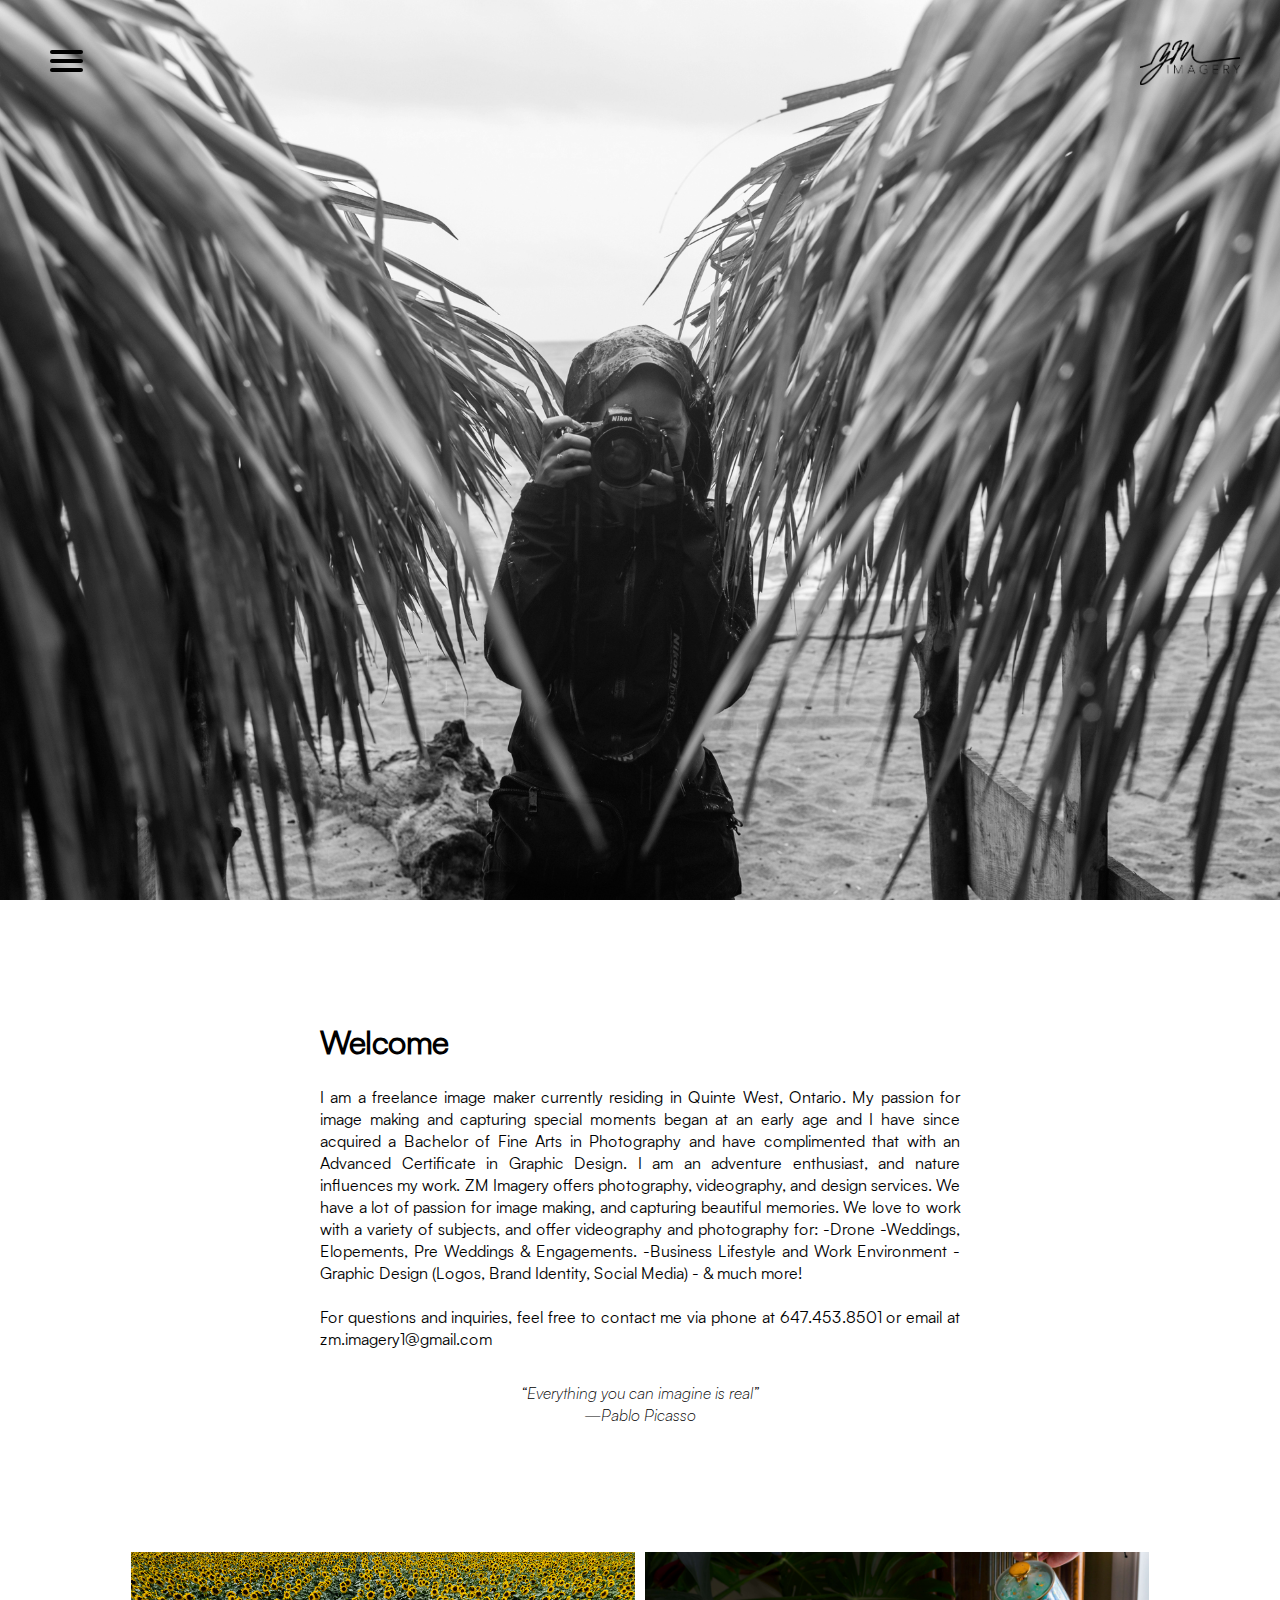
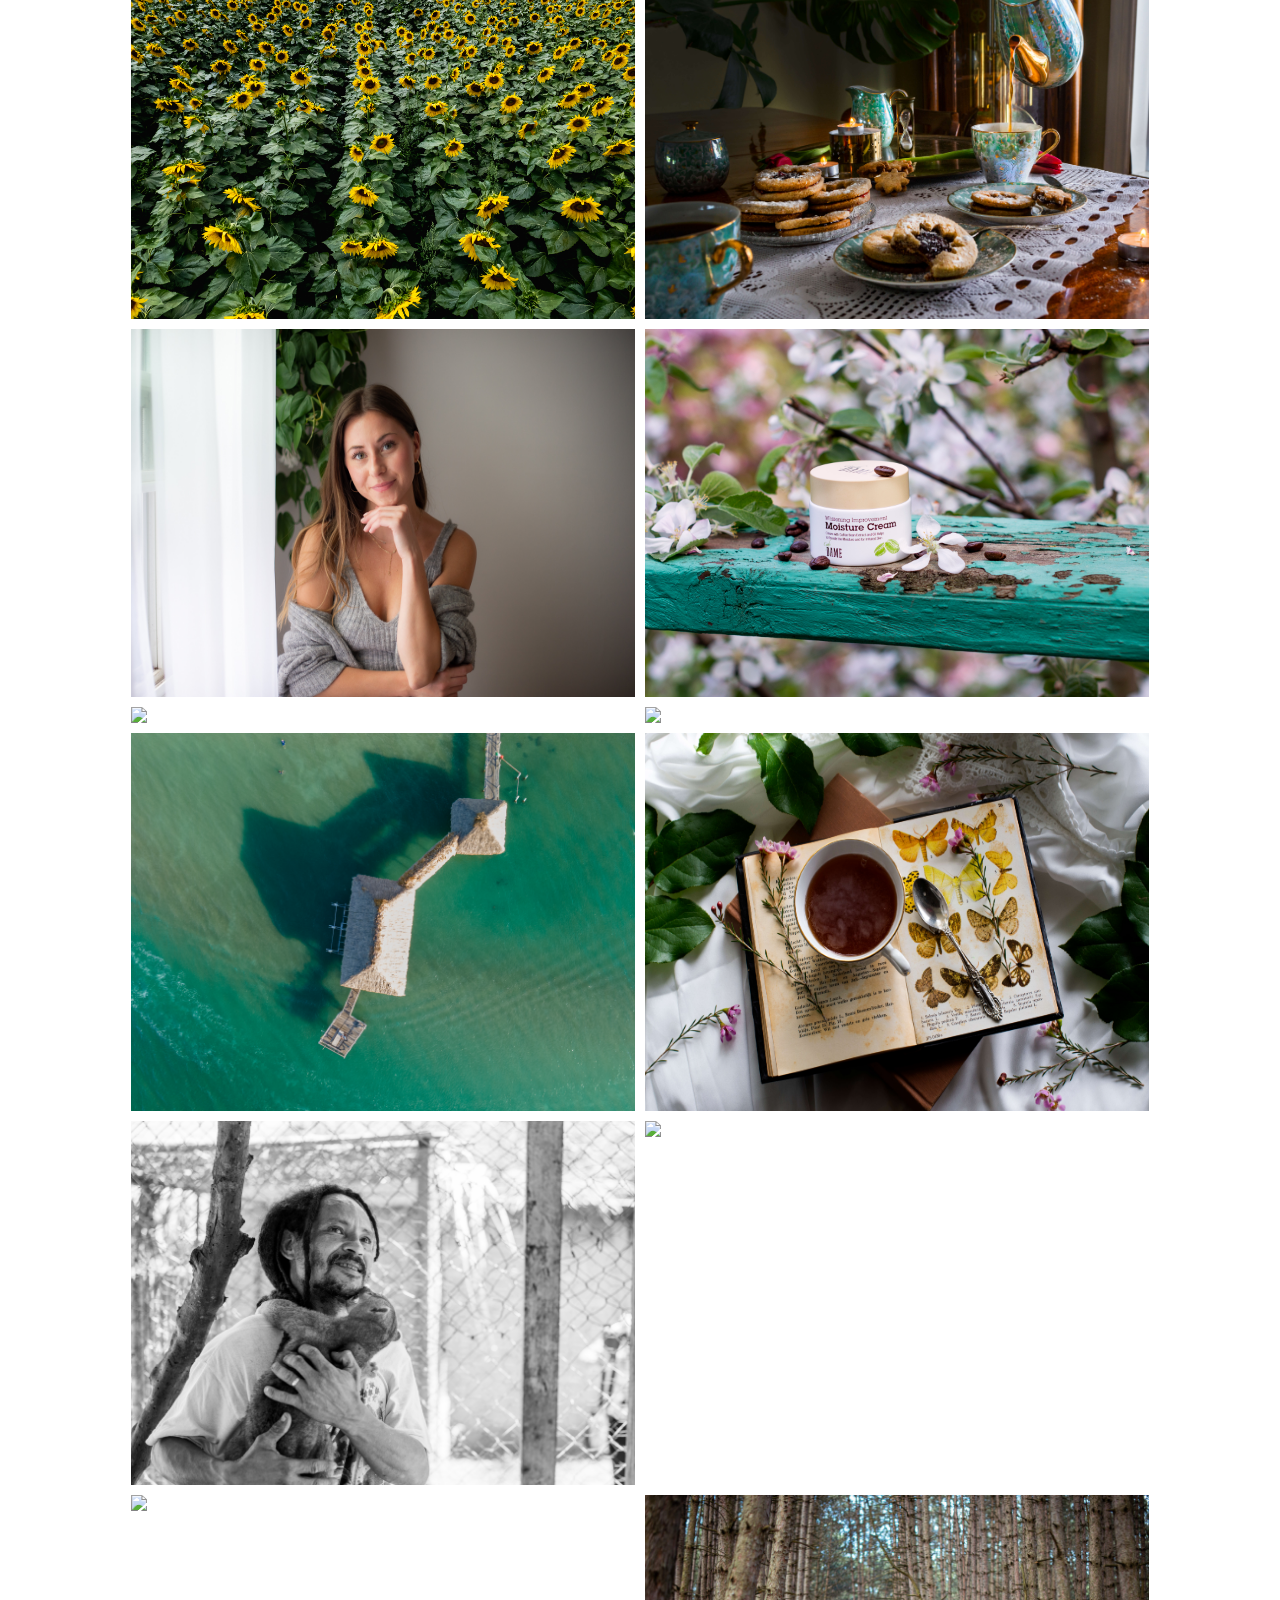
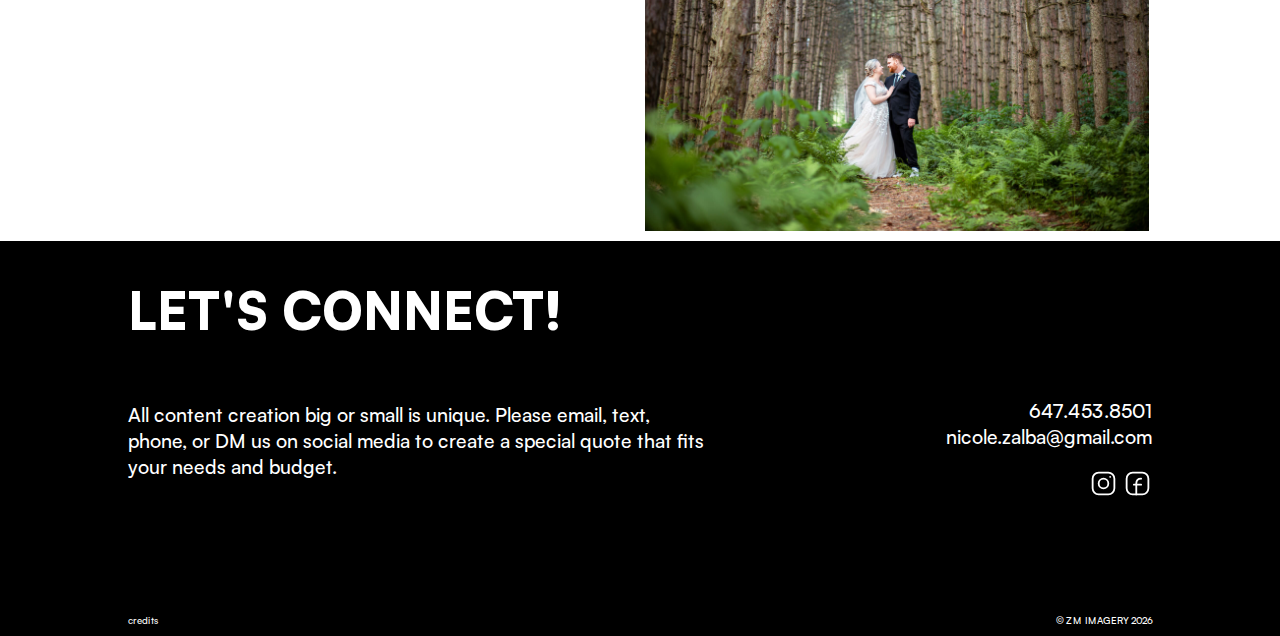
==== commit 12130b78: "Update index.html" ====
--- a/index.html
+++ b/index.html
@@ -45,6 +45,7 @@
             <div class="bio-text">
                 <h1>Welcome</h1>
                 <p>I am a freelance image maker currently residing in Quinte West, Ontario. My passion for image making and capturing special moments began at an early age and I have since acquired a Bachelor of Fine Arts in Photography and have complimented that with an Advanced Certificate in Graphic Design. I am an adventure enthusiast, and nature influences my work.
+                    ZM Imagery offers photography, videography, and design services. We have a lot of passion for image making, and capturing beautiful memories. We love to work with a variety of subjects, and offer videography and photography for: -Drone -Weddings, Elopements, Pre Weddings & Engagements. -Business Lifestyle and Work Environment -Graphic Design (Logos, Brand Identity, Social Media) - & much more!
            
                 <br><br>
                 For questions and inquiries, feel free to contact me via phone at 647.453.8501 or email at zm.imagery1@gmail.com</p>
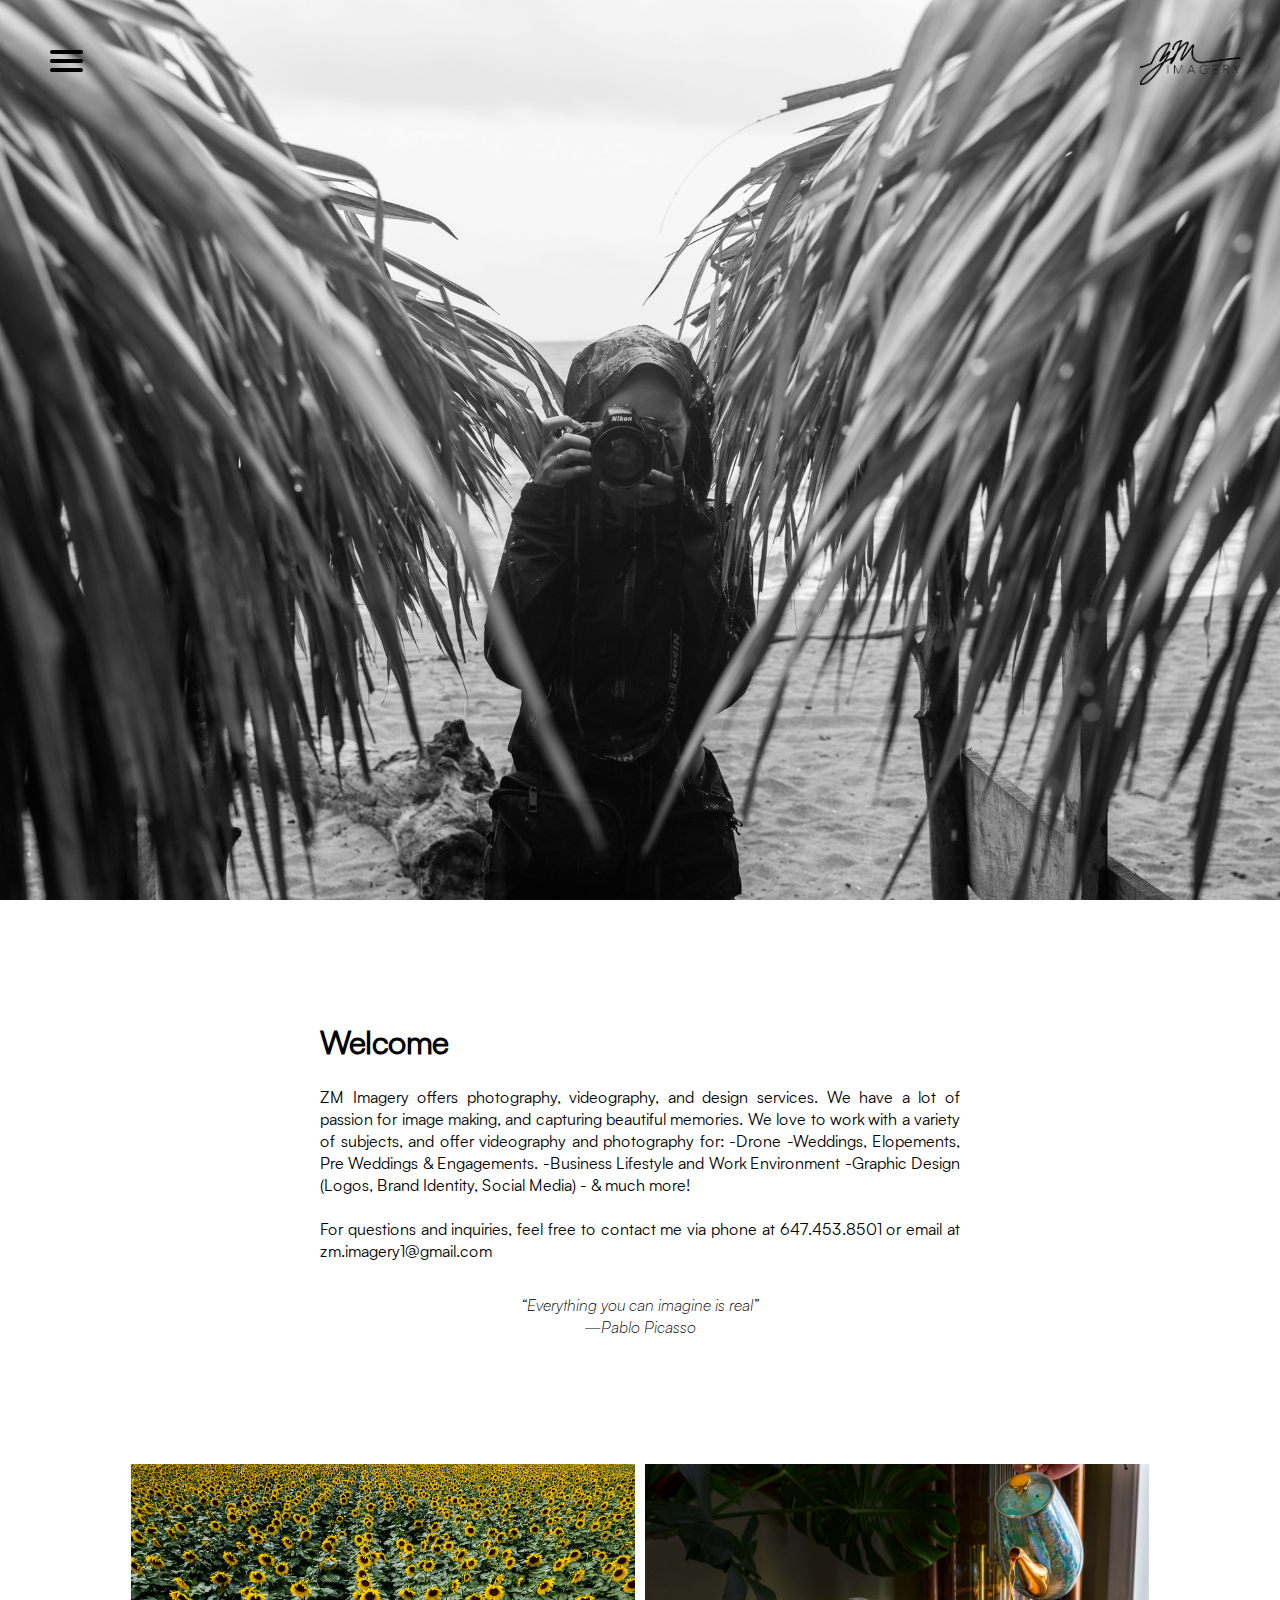
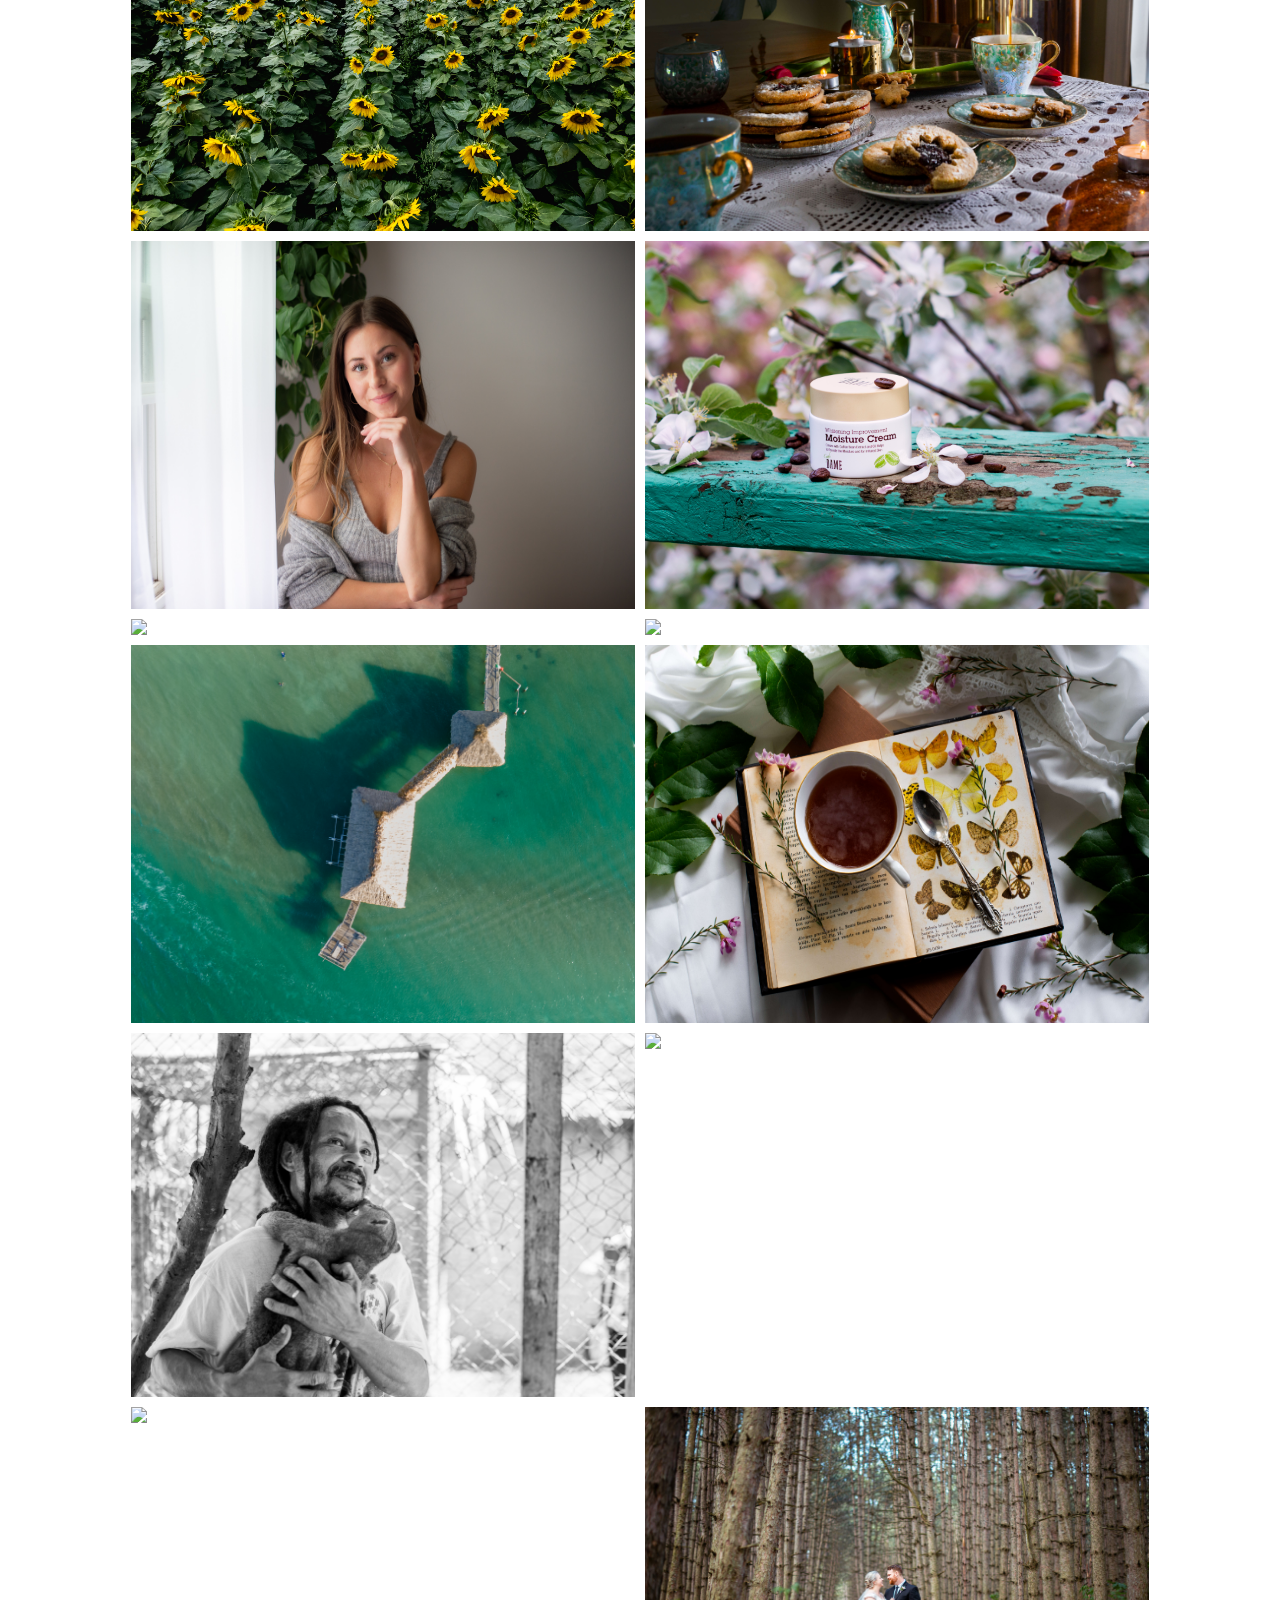
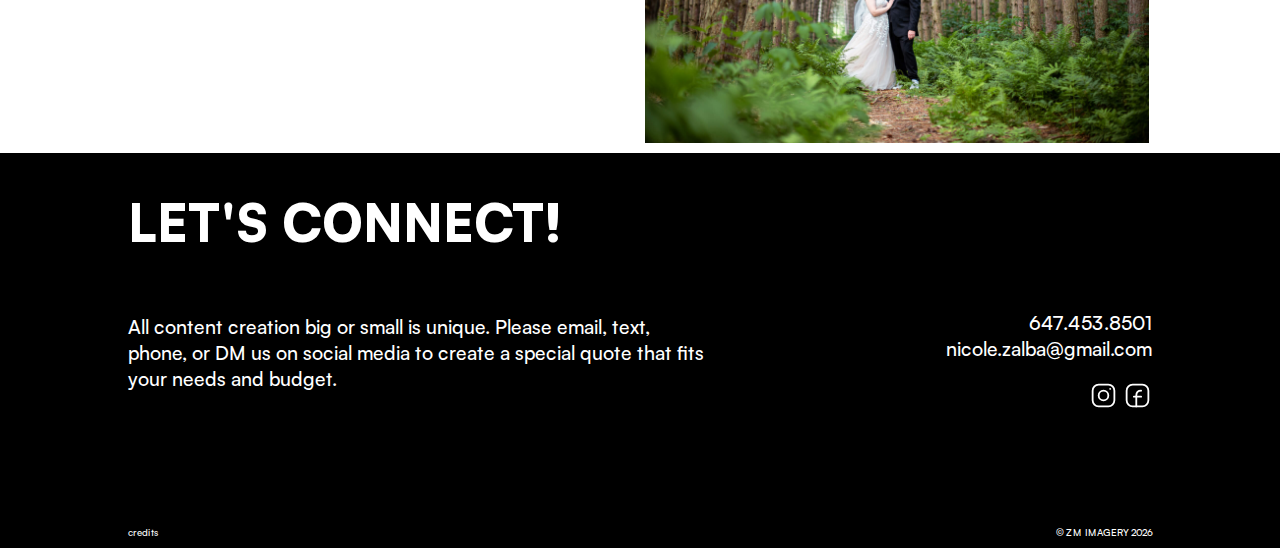
==== commit 35a15692: "Update index.html" ====
--- a/index.html
+++ b/index.html
@@ -44,9 +44,7 @@
         <div class="bio">
             <div class="bio-text">
                 <h1>Welcome</h1>
-                <p>I am a freelance image maker currently residing in Quinte West, Ontario. My passion for image making and capturing special moments began at an early age and I have since acquired a Bachelor of Fine Arts in Photography and have complimented that with an Advanced Certificate in Graphic Design. I am an adventure enthusiast, and nature influences my work.
-                    ZM Imagery offers photography, videography, and design services. We have a lot of passion for image making, and capturing beautiful memories. We love to work with a variety of subjects, and offer videography and photography for: -Drone -Weddings, Elopements, Pre Weddings & Engagements. -Business Lifestyle and Work Environment -Graphic Design (Logos, Brand Identity, Social Media) - & much more!
-           
+                <p>ZM Imagery offers photography, videography, and design services. We have a lot of passion for image making, and capturing beautiful memories. We love to work with a variety of subjects, and offer videography and photography for: -Drone -Weddings, Elopements, Pre Weddings & Engagements. -Business Lifestyle and Work Environment -Graphic Design (Logos, Brand Identity, Social Media) - & much more!
                 <br><br>
                 For questions and inquiries, feel free to contact me via phone at 647.453.8501 or email at zm.imagery1@gmail.com</p>
             </div>
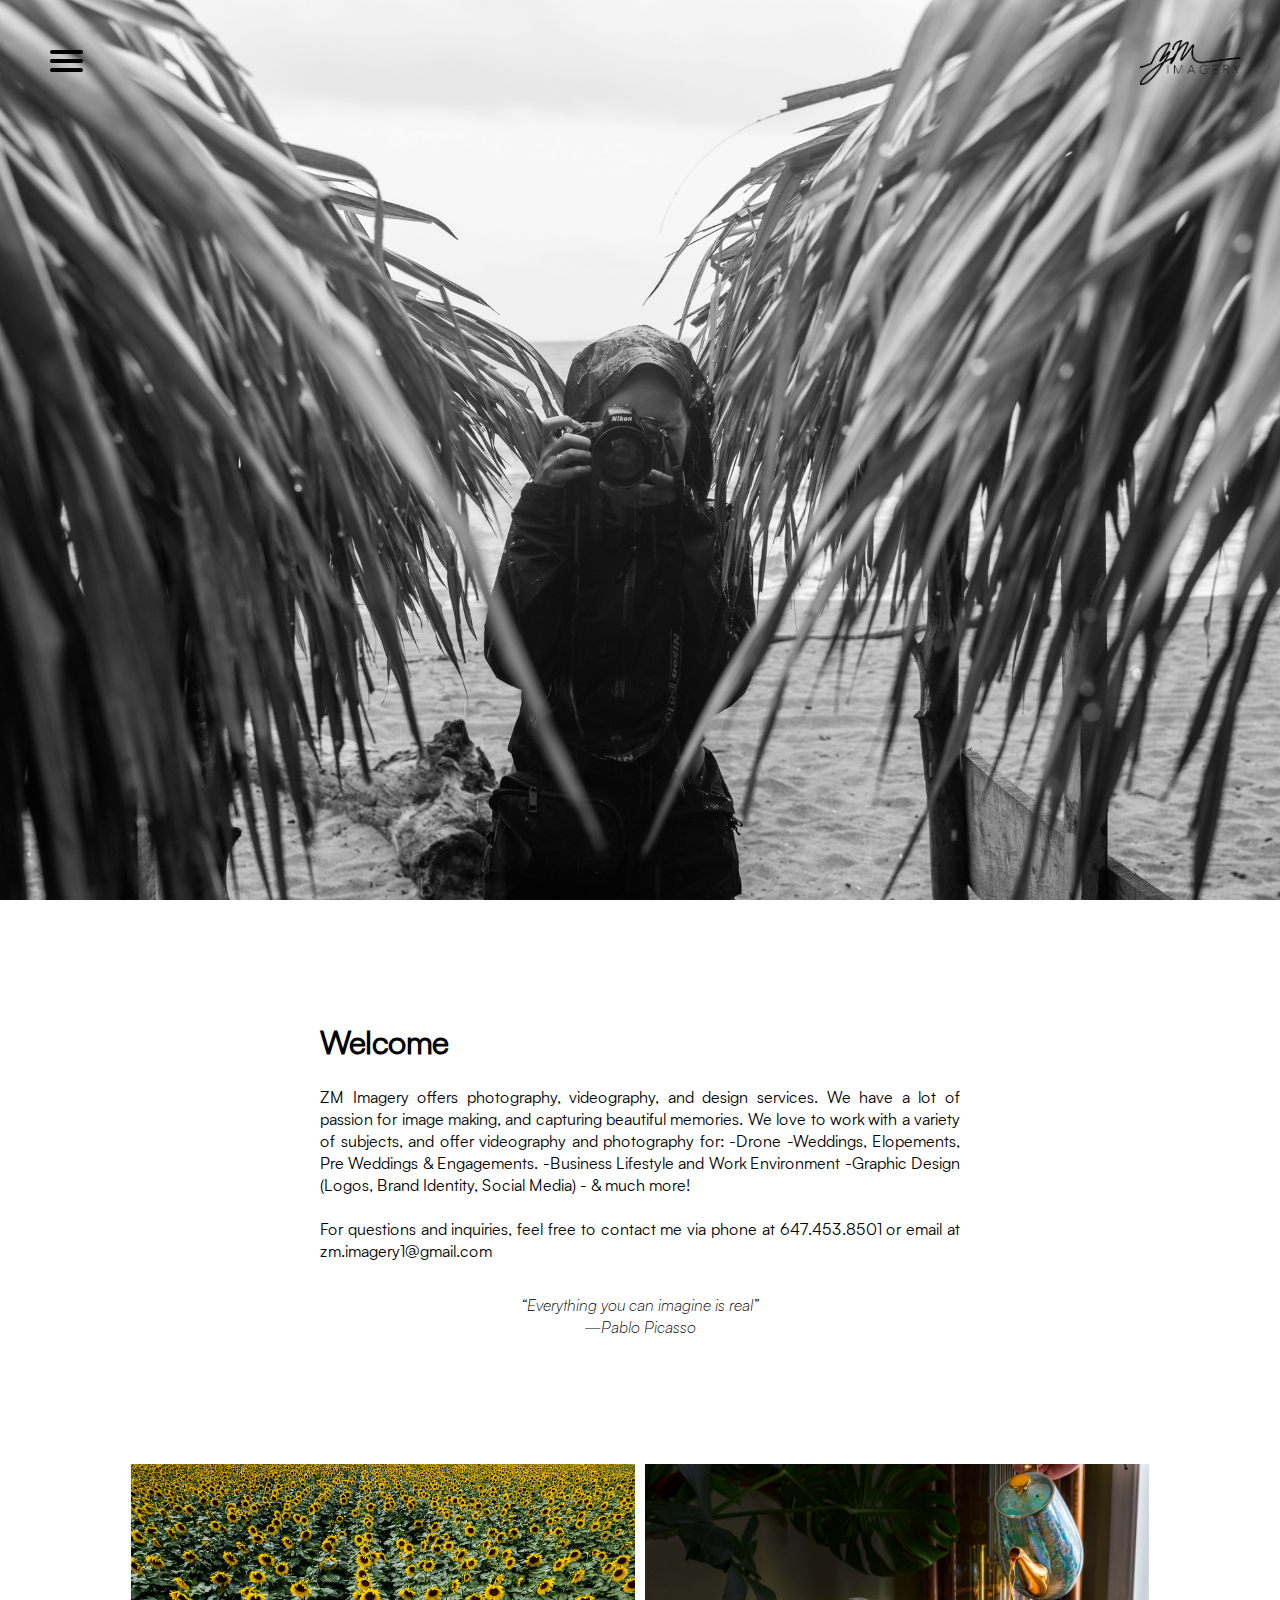
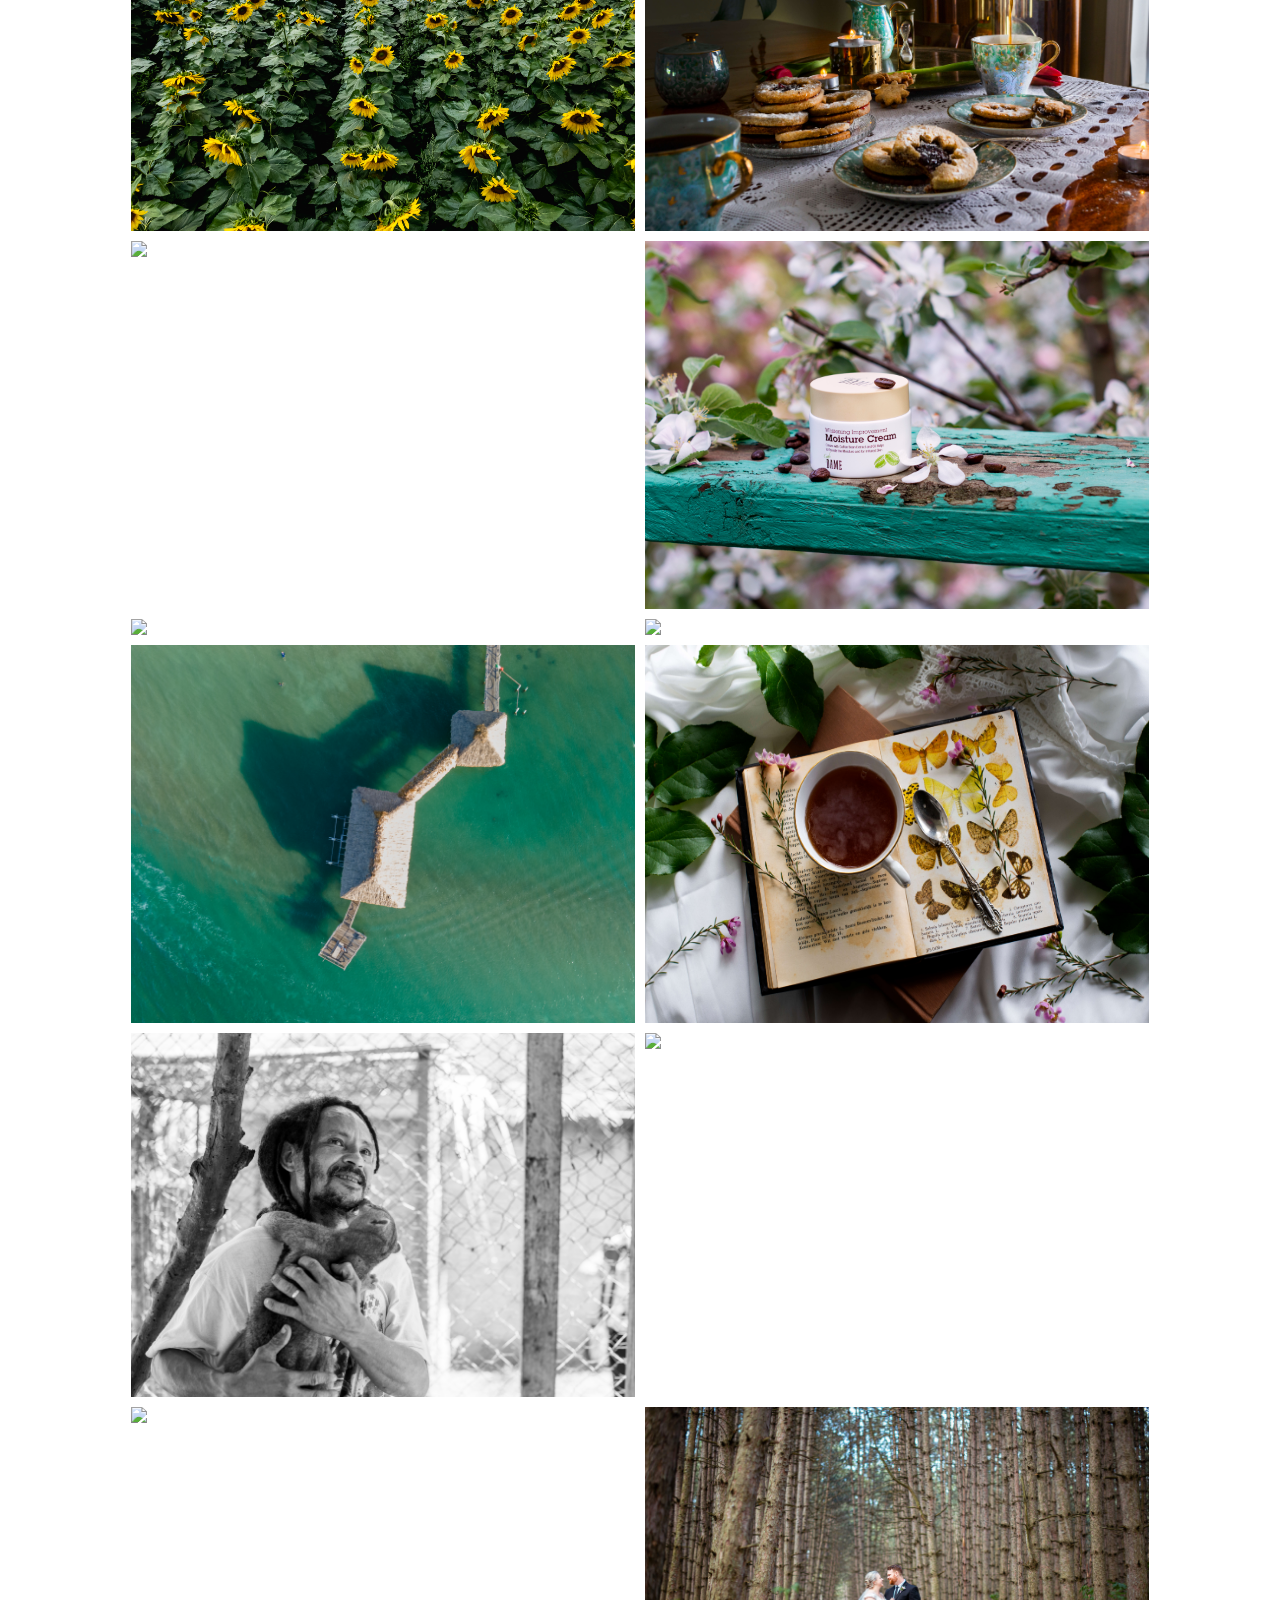
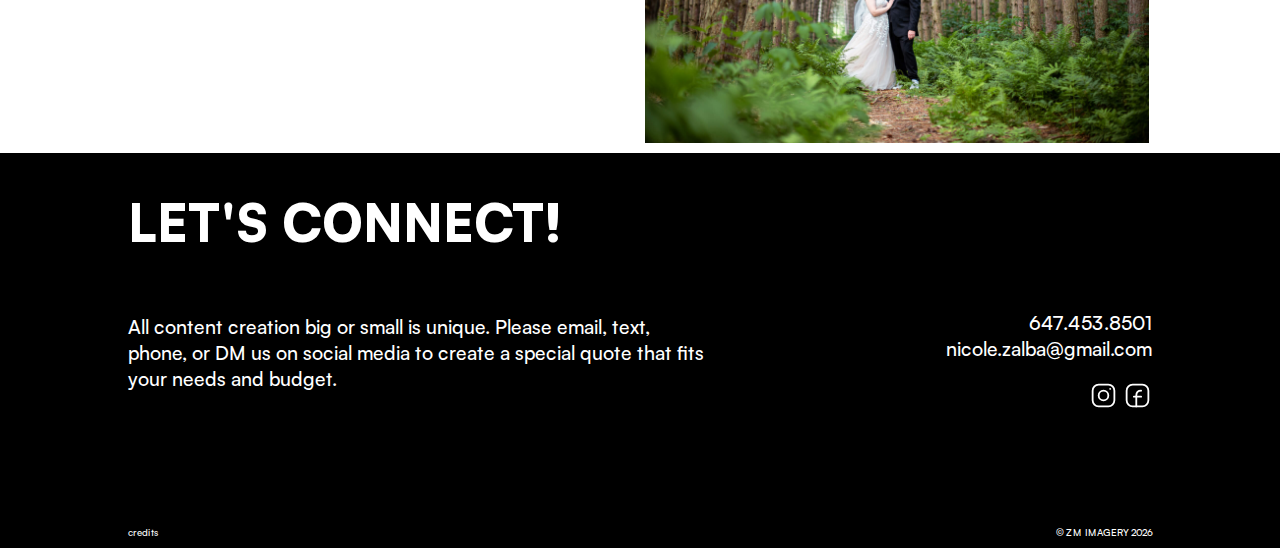
==== commit 39cefe4e: "Update index.html" ====
--- a/index.html
+++ b/index.html
@@ -55,7 +55,7 @@
     <div class="main-gallery">
         <img src="images/aerial/oma-1.jpg">
         <img src="images/food-still-life/3.jpg">
-        <img src="images/portraiture/SN1.jpg">
+        <img src="images/portraiture/July 7-22.jpg">
         <img src="images/product/1.jpg">
         <img src="images/travel/1.jpg">
         <img src="images/weddings/8.jpg">
